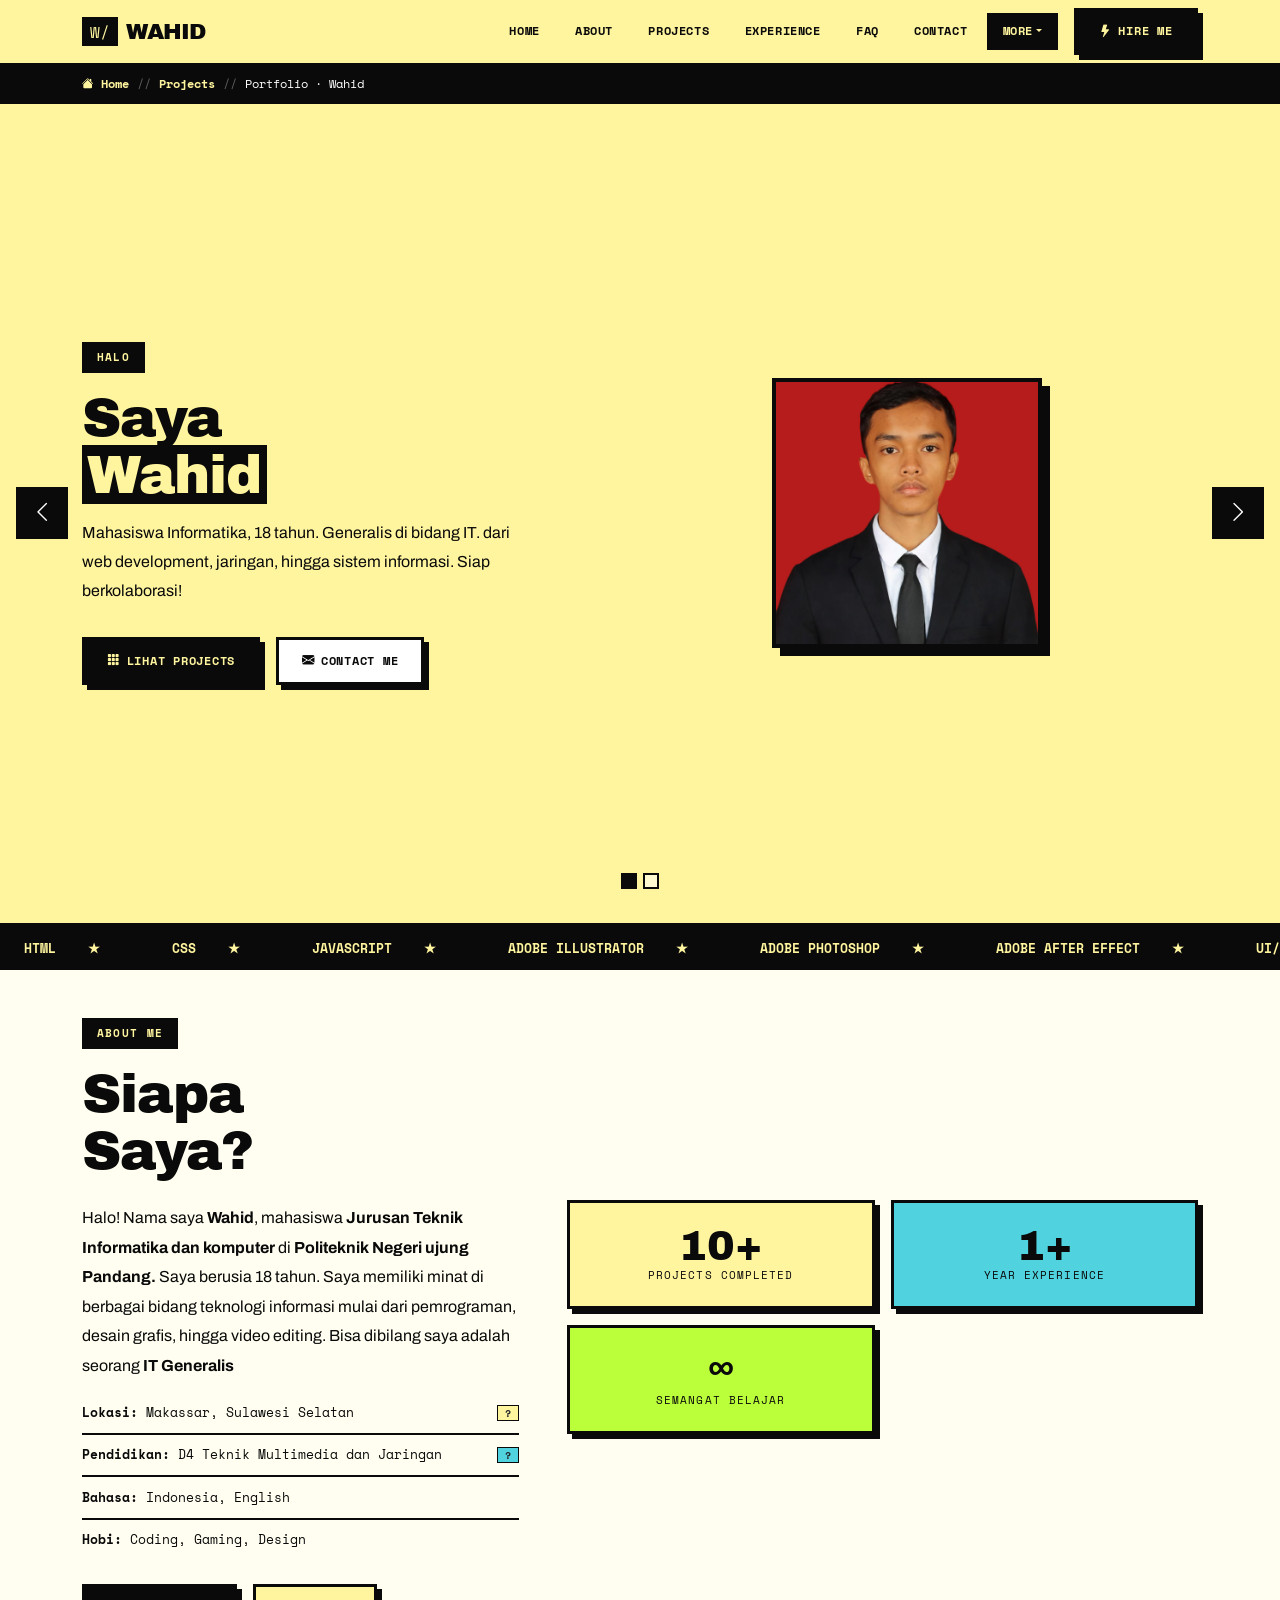
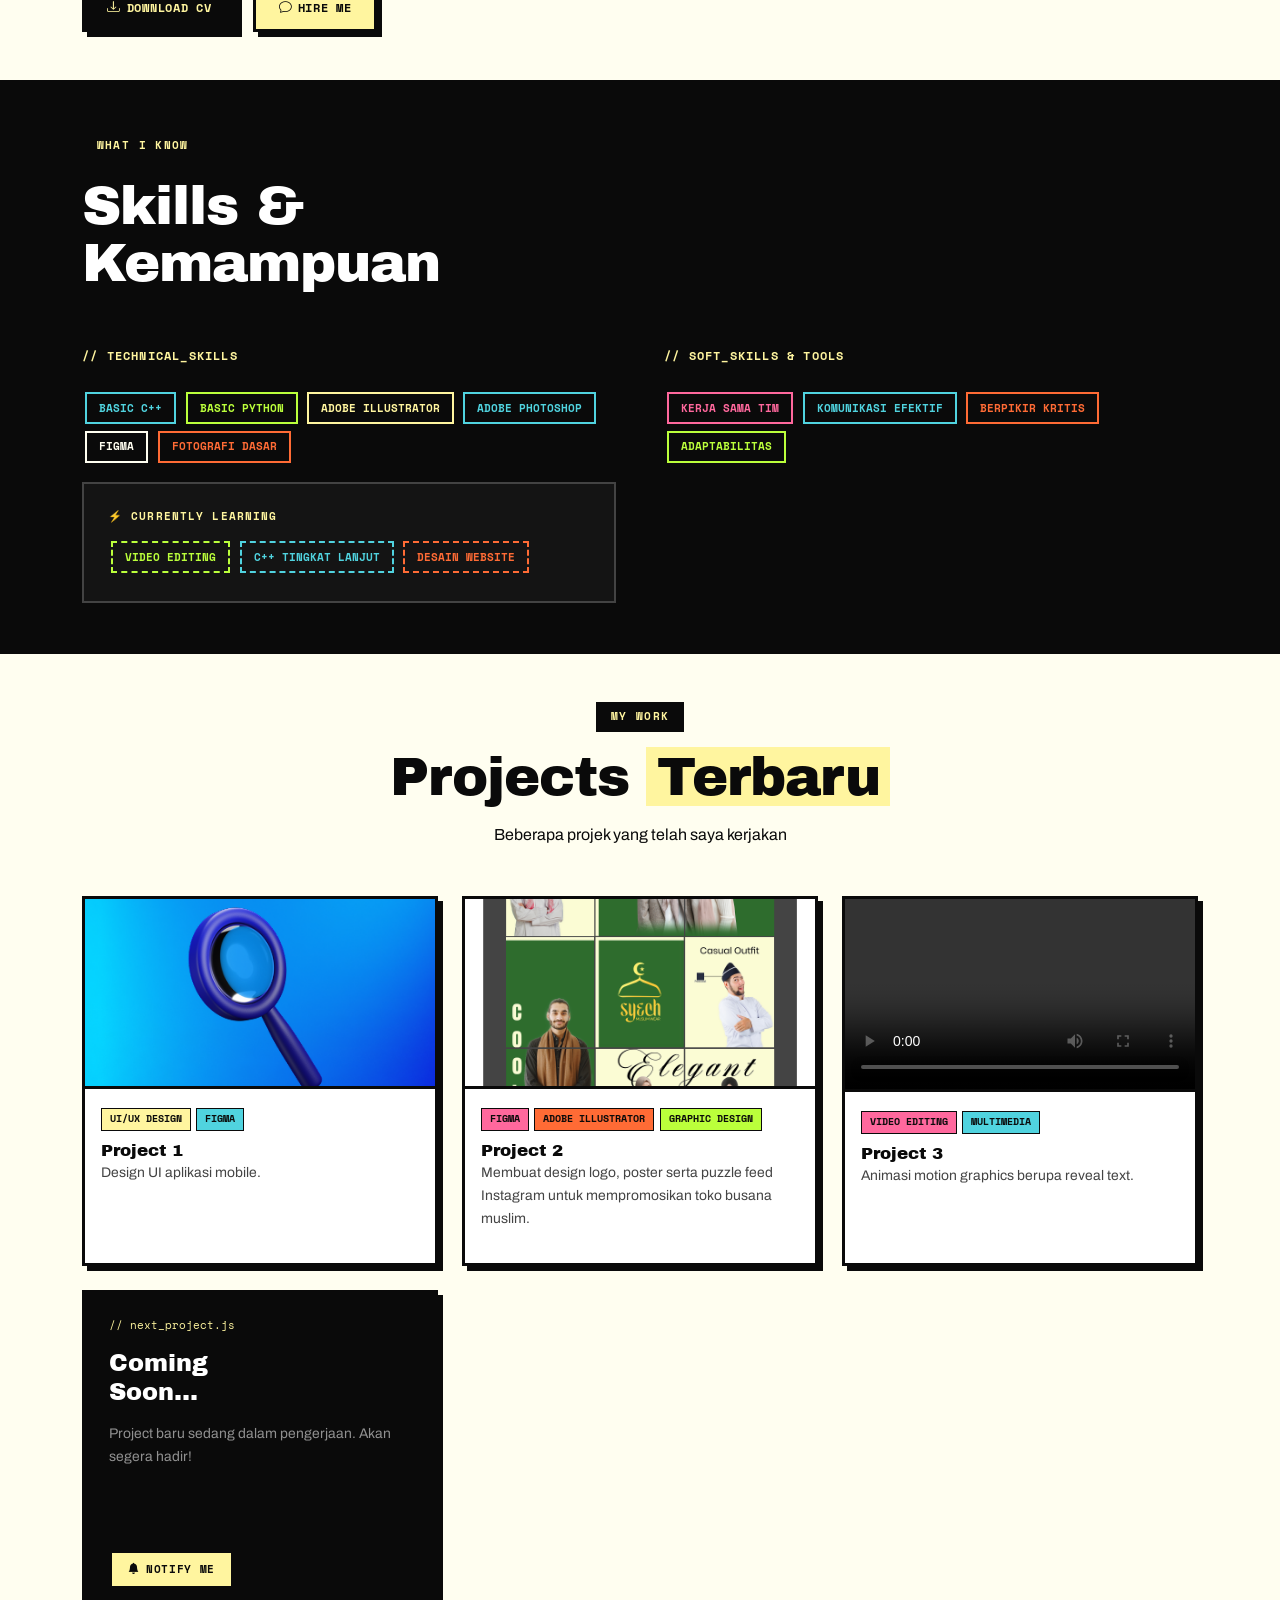
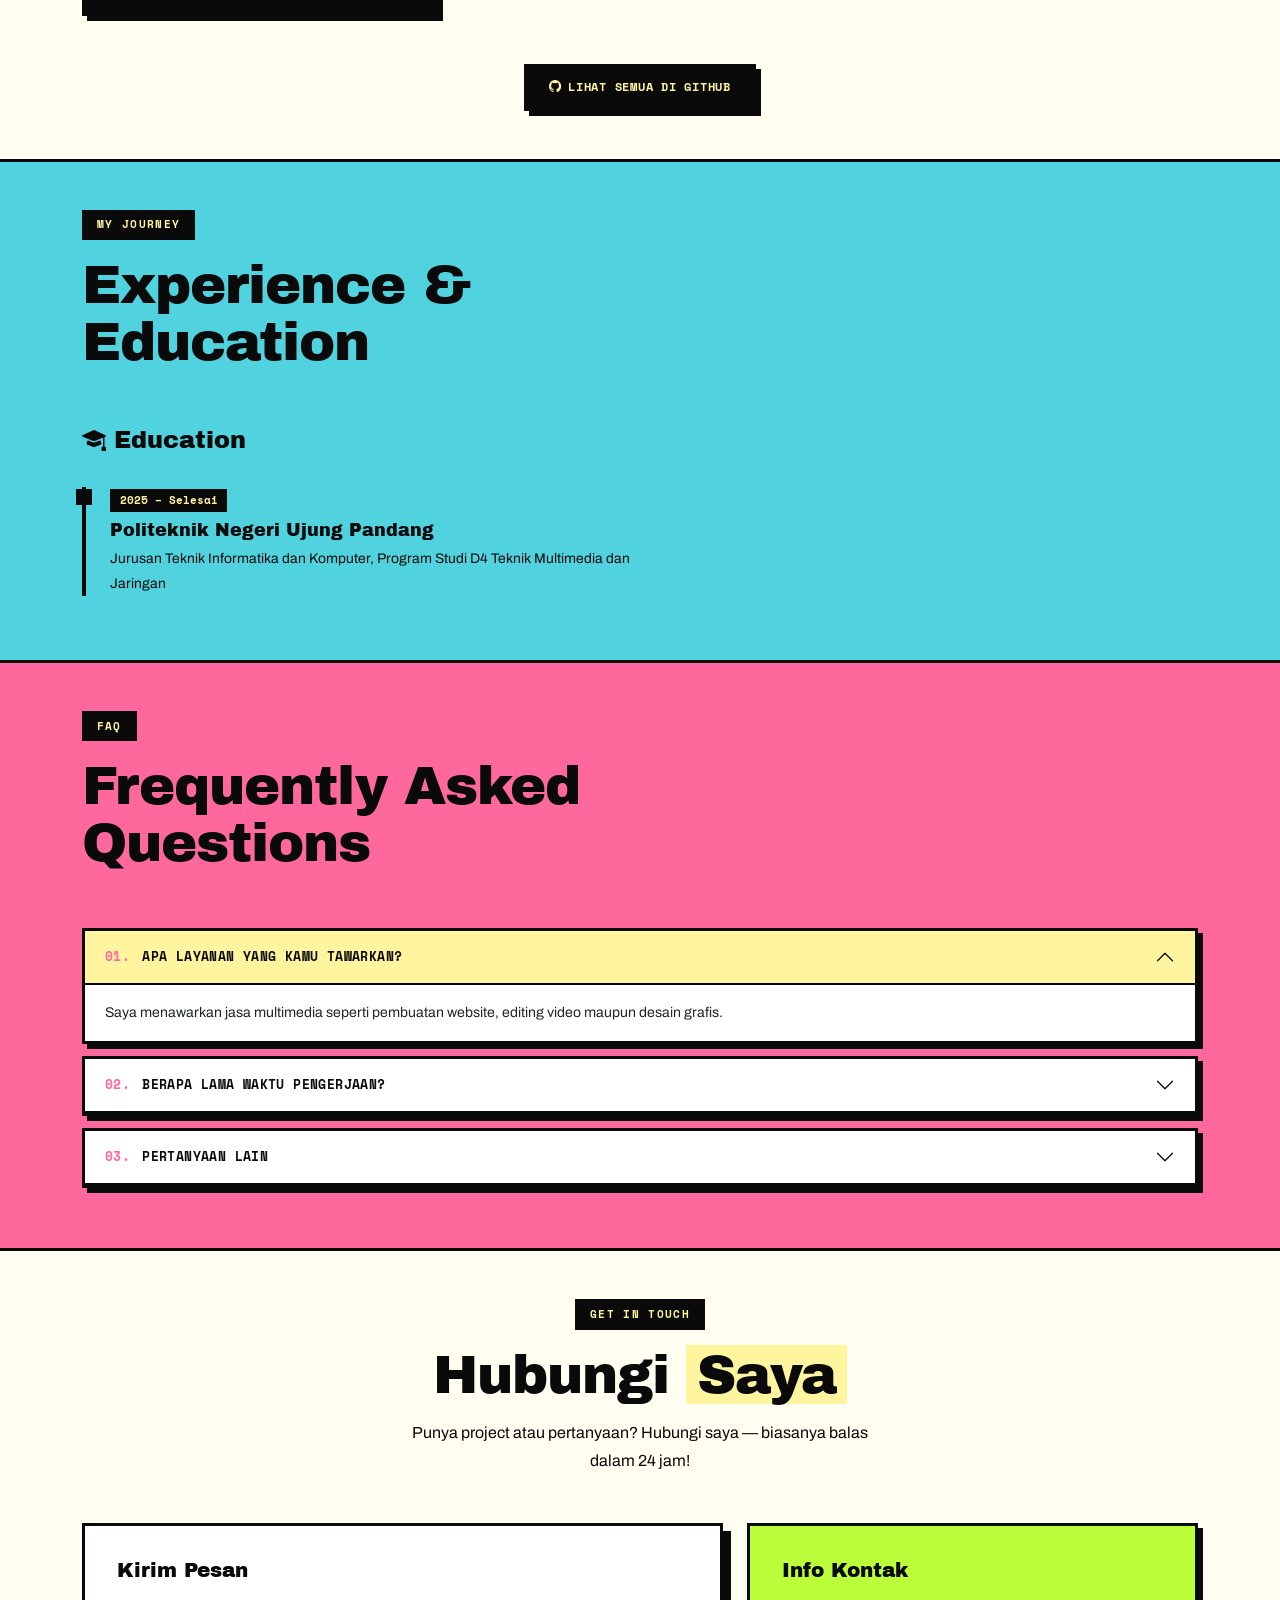
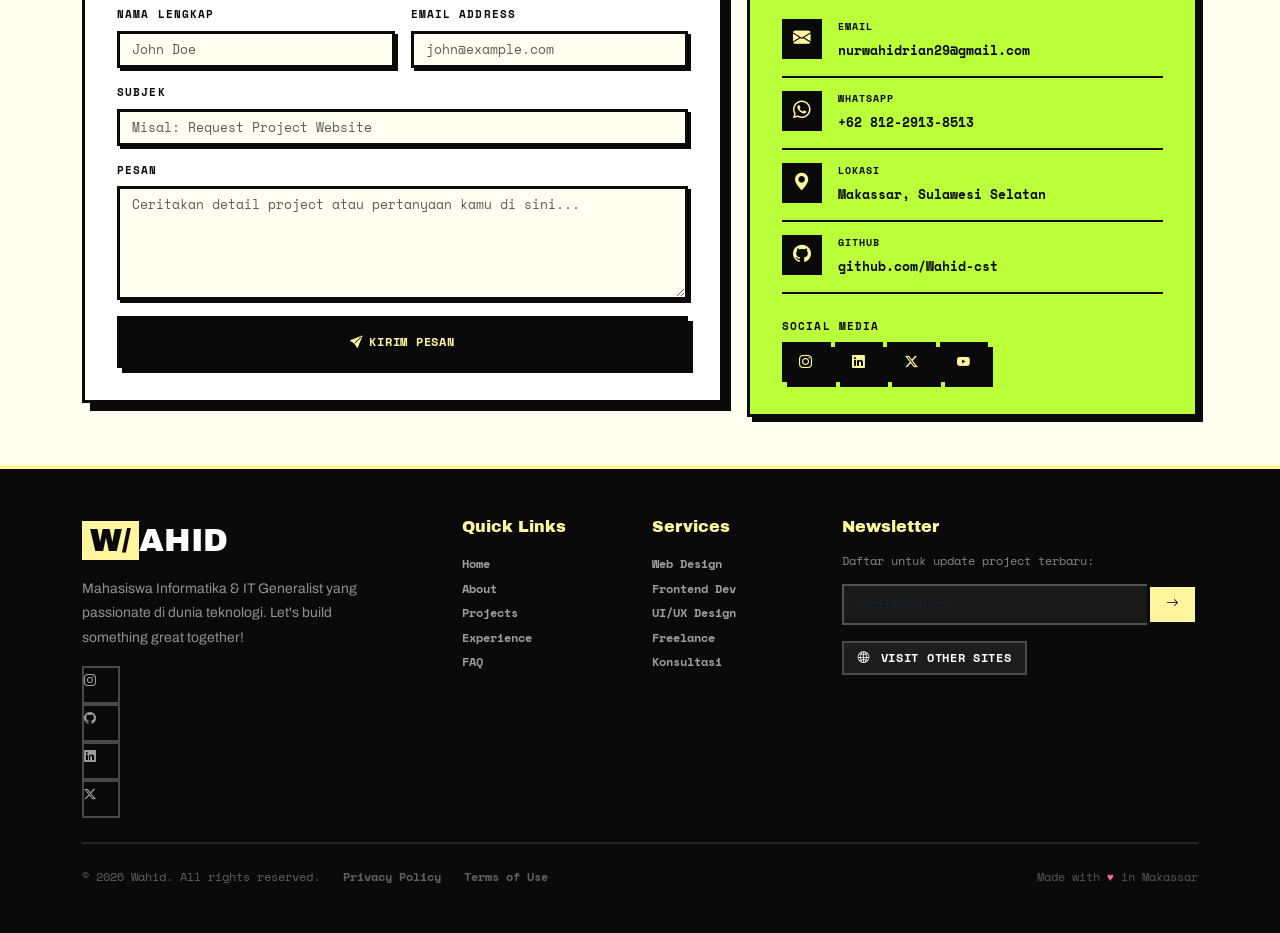
==== index.html @ a2332707 "first commit" ====
<!doctype html>
<html lang="id">
<head>
  <meta charset="utf-8" />
  <meta name="viewport" content="width=device-width, initial-scale=1" />
  <title>Tugas Akhir Desain Website</title>

  <link rel="preconnect" href="https://fonts.googleapis.com" />
  <link rel="preconnect" href="https://fonts.gstatic.com" crossorigin />
  <link href="https://fonts.googleapis.com/css2?family=Archivo+Black&family=Archivo:wght@400;500;600;700&family=Space+Mono:ital,wght@0,400;0,700;1,400&display=swap" rel="stylesheet" />

  <link href="https://cdn.jsdelivr.net/npm/bootstrap@5.3.8/dist/css/bootstrap.min.css" rel="stylesheet" />

  <link rel="stylesheet" href="https://cdn.jsdelivr.net/npm/bootstrap-icons@1.11.3/font/bootstrap-icons.min.css" />

  <link rel="stylesheet" href="style.css" />
</head>

<body>
<nav class="navbar navbar-expand-lg sticky-top" id="mainNav">
  <div class="container">

    <a class="navbar-brand d-flex align-items-center gap-2" href="#home">
      <span class="brand-tag">W/</span>
      <span class="navbar-brand-text">WAHID</span>
    </a>

    <button class="navbar-toggler" type="button" data-bs-toggle="collapse"
      data-bs-target="#navbarMenu" aria-controls="navbarMenu" aria-expanded="false"
      aria-label="Toggle navigation">
      <span class="navbar-toggler-icon"></span>
    </button>

    <div class="collapse navbar-collapse" id="navbarMenu">
      <ul class="navbar-nav ms-auto mb-2 mb-lg-0 align-items-lg-center gap-1">
        <li class="nav-item"><a class="nav-link" href="#home">Home</a></li>
        <li class="nav-item"><a class="nav-link" href="#about">About</a></li>
        <li class="nav-item"><a class="nav-link" href="#projects">Projects</a></li>
        <li class="nav-item"><a class="nav-link" href="#experience">Experience</a></li>
        <li class="nav-item"><a class="nav-link" href="#faq">FAQ</a></li>
        <li class="nav-item"><a class="nav-link" href="#contact">Contact</a></li>

        <li class="nav-item dropdown">
          <a class="nav-link dropdown-toggle" href="#" id="moreDD" role="button"
            data-bs-toggle="dropdown" aria-expanded="false">More</a>
          <ul class="dropdown-menu" aria-labelledby="moreDD">
            <li><a class="dropdown-item" href="#"><i class="bi bi-file-earmark-person me-2"></i>Resume</a></li>
            <li><a class="dropdown-item" href="#"><i class="bi bi-pen me-2"></i>Blog</a></li>
            <li><hr class="dropdown-divider"></li>
            <li><a class="dropdown-item" href="#"><i class="bi bi-github me-2"></i>GitHub</a></li>
          </ul>
        </li>
      </ul>

      <div class="ms-lg-3 mt-2 mt-lg-0">
        <a href="#contact" class="btn-nb btn-nb-black">
          <i class="bi bi-lightning-fill"></i>Hire Me
        </a>
      </div>
    </div>
  </div>
</nav>

<div class="breadcrumb-strip">
  <div class="container">
    <nav aria-label="breadcrumb">
      <ol class="breadcrumb mb-0">
        <li class="breadcrumb-item"><a href="#home"><i class="bi bi-house-fill"></i> Home</a></li>
        <li class="breadcrumb-item"><a href="#projects">Projects</a></li>
        <li class="breadcrumb-item active" aria-current="page">Portfolio · Wahid</li>
      </ol>
    </nav>
  </div>
</div>

<section id="home" class="p-0" style="border-bottom:var(--nb-border);">
  <div id="heroCarousel" class="carousel slide carousel-fade" data-bs-ride="carousel" data-bs-interval="5500">

    <div class="carousel-indicators" style="bottom:18px;">
      <button type="button" data-bs-target="#heroCarousel" data-bs-slide-to="0" class="active" aria-label="Slide 1"></button>
      <button type="button" data-bs-target="#heroCarousel" data-bs-slide-to="1" aria-label="Slide 2"></button>
    </div>

    <div class="carousel-inner">

      <!-- Slide 1 -->
      <div class="carousel-item active slide-yellow">
        <div class="container hero-slide">
          <div class="row align-items-center g-4 w-100">
            <div class="col-lg-6">
              <span class="section-badge mb-3 d-block" style="width:fit-content;"> Halo</span>
              <h1 class="section-title mb-3">
                Saya<br>
                <span style="background:var(--nb-black);color:var(--nb-yellow);padding:0 .10em;">Wahid</span><br>
              </h1>
              <p style="font-family:var(--font-body);font-size:1rem;max-width:460px;line-height:1.8;margin-bottom:2rem;">
                Mahasiswa Informatika, 18 tahun. Generalis di bidang IT. dari web development, jaringan, hingga sistem informasi. Siap berkolaborasi!
              </p>
              <div class="d-flex flex-wrap gap-3">
                <a href="#projects" class="btn-nb btn-nb-black"><i class="bi bi-grid-3x3-gap-fill"></i>Lihat Projects</a>
                <a href="#contact"  class="btn-nb btn-nb-white"><i class="bi bi-envelope-fill"></i>Contact Me</a>
              </div>
            </div>
            <div class="col-lg-6 text-center">
              <div class="anim-float d-inline-block">
                <img src="FOTO_FORMAL.jpg" alt="Wahid" class="profile-img-nb" />
              </div>
            </div>
          </div>
        </div>
      </div>

      <!-- Slide 2 -->
      <div class="carousel-item slide-lime">
        <div class="container hero-slide">
          <div class="row align-items-center g-4 w-100">
            <div class="col-lg-6">
              <span class="section-badge mb-3 d-block" style="width:fit-content;">Available for Work</span>
              <h1 class="section-title mb-4">
                Let's Build<br>Something
                <span style="background:var(--nb-black);color:var(--nb-yellow);padding:0 .15em;">Great!</span>
              </h1>
              <p style="font-family:var(--font-body);font-size:1rem;max-width:420px;line-height:1.8;margin-bottom:1.5rem;">
                Terbuka untuk project freelance, magang, dan kolaborasi kreatif. Hubungi saya sekarang!
              </p>
              <div class="d-flex gap-3 flex-wrap">
                <a href="#contact" class="btn-nb btn-nb-black"><i class="bi bi-chat-fill"></i>Mulai Chat</a>
                <a href="#"        class="btn-nb btn-nb-white"><i class="bi bi-download"></i>Download CV</a>
              </div>
            </div>
            <div class="col-lg-6">
              <div class="row g-3">
                <div class="col-6"><div class="stat-box" style="background:#fff;"><div class="num">10+</div><div class="lbl">Projects Done</div></div></div>
                <div class="col-6"><div class="stat-box" style="background:var(--nb-yellow);"><div class="num">1+</div><div class="lbl">Years Coding</div></div></div>
                <div class="col-6"><div class="stat-box" style="background:var(--nb-cyan);"><div class="num">18</div><div class="lbl">Tahun</div></div></div>
              </div>
            </div>
          </div>
        </div>
      </div>
    </div>

    <button class="carousel-control-nb prev" type="button" data-bs-target="#heroCarousel" data-bs-slide="prev">
      <i class="bi bi-chevron-left"></i>
    </button>
    <button class="carousel-control-nb next" type="button" data-bs-target="#heroCarousel" data-bs-slide="next">
      <i class="bi bi-chevron-right"></i>
    </button>
  </div>
</section>

<div class="marquee-bar">
  <div class="marquee-track">
    <span>HTML <span class="marquee-dot">★</span></span>
    <span>CSS <span class="marquee-dot">★</span></span>
    <span>JavaScript <span class="marquee-dot">★</span></span>
    <span>Adobe Illustrator <span class="marquee-dot">★</span></span>
    <span>Adobe Photoshop <span class="marquee-dot">★</span></span>
    <span>Adobe After Effect <span class="marquee-dot">★</span></span>
    <span>UI/UX Design <span class="marquee-dot">★</span></span>
    <span>Figma <span class="marquee-dot">★</span></span>
    <span>Git &amp; GitHub <span class="marquee-dot">★</span></span>
    <!-- duplicate for seamless loop -->
    <span>HTML <span class="marquee-dot">★</span></span>
    <span>CSS <span class="marquee-dot">★</span></span>
    <span>JavaScript <span class="marquee-dot">★</span></span>
    <span>Adobe Illustrator <span class="marquee-dot">★</span></span>
    <span>Adobe Photoshop <span class="marquee-dot">★</span></span>
    <span>Adobe After Effect <span class="marquee-dot">★</span></span>
    <span>UI/UX Design <span class="marquee-dot">★</span></span>
    <span>Figma <span class="marquee-dot">★</span></span>
    <span>Git &amp; GitHub <span class="marquee-dot">★</span></span>
  </div>
</div>

<section id="about" class="about-section py-5">
  <div class="container">
    <div class="row g-5 align-items-center">

      <div class="col-lg-5 fade-up">
        <span class="section-badge">About Me</span>
        <h2 class="section-title mt-3 mb-4">Siapa<br>Saya?</h2>
        <p style="font-family:var(--font-body);line-height:1.85;margin-bottom:.75rem;">
          Halo! Nama saya <strong>Wahid</strong>, mahasiswa <strong>Jurusan Teknik Informatika dan komputer</strong> di <strong>Politeknik Negeri ujung Pandang.</strong> Saya berusia 18 tahun. Saya memiliki minat di berbagai bidang teknologi informasi mulai dari pemrograman, desain grafis, hingga video editing. Bisa dibilang saya adalah seorang <strong>IT Generalis</strong>

        <ul class="list-unstyled info-list">
          <li>
            <strong>Lokasi:</strong> Makassar, Sulawesi Selatan
            <button class="btn popover-btn ms-auto" style="background:var(--nb-yellow);"
              data-bs-toggle="popover" data-bs-placement="top"
              data-bs-title="Lokasi"
              data-bs-content="Berdomisili di Makassar, Sulawesi Selatan. Siap kerja remote maupun on-site di seluruh Indonesia!">?</button>
          </li>
          <li>
            <strong>Pendidikan:</strong> D4 Teknik Multimedia dan Jaringan
            <button class="btn popover-btn ms-auto" style="background:var(--nb-cyan);"
              data-bs-toggle="popover" data-bs-placement="top"
              data-bs-title="Pendidikan"
              data-bs-content="Sedang menempuh D4 Teknik Multimedia dan Jaringan. Aktif dalam kegiatan akademik dan organisasi kampus.">?</button>
          </li>
          <li><strong>Bahasa:</strong> Indonesia, English</li>
          <li><strong>Hobi:</strong> Coding, Gaming, Design</li>
        </ul>

        <div class="d-flex flex-wrap gap-3 mt-4">
          <a href="#" class="btn-nb btn-nb-black"><i class="bi bi-download"></i>Download CV</a>
          <a href="#contact" class="btn-nb btn-nb-yellow"><i class="bi bi-chat"></i>Hire Me</a>
        </div>
      </div>

      <div class="col-lg-7 fade-up">
        <div class="row g-3 mb-3">
          <div class="col-6"><div class="stat-box" style="background:var(--nb-yellow);"><div class="num">10+</div><div class="lbl">Projects Completed</div></div></div>
          <div class="col-6"><div class="stat-box" style="background:var(--nb-cyan);">  <div class="num">1+</div> <div class="lbl">year Experience</div></div></div>
          <div class="col-6"><div class="stat-box" style="background:var(--nb-lime);">  <div class="num">∞</div>  <div class="lbl">Semangat Belajar</div></div></div>
        </div>
      </div>
    </div>
  </div>
</section>

<section id="skills" class="skills-section py-5">
  <div class="container">
    <div class="row mb-5">
      <div class="col-12">
        <span class="section-badge">What I Know</span>
        <h2 class="section-title mt-3" style="color:#fff;">Skills &amp;<br>Kemampuan</h2>
      </div>
    </div>

    <div class="row g-5">
      <div class="col-lg-6">
        <p style="font-family:var(--font-mono);color:var(--nb-yellow);font-size:.75rem;font-weight:700;text-transform:uppercase;letter-spacing:.1em;margin-bottom:1.5rem;">// technical_skills</p>

        <div class="mb-3">
          <span class="skill-tag" style="color:var(--nb-cyan);">Basic C++</span>
          <span class="skill-tag" style="color:var(--nb-lime);">Basic Python</span>
          <span class="skill-tag" style="color:var(--nb-yellow);">Adobe Illustrator</span>
          <span class="skill-tag" style="color:var(--nb-cyan);">Adobe Photoshop</span>
          <span class="skill-tag" style="color:var(--nb-white);">Figma</span>
          <span class="skill-tag" style="color:var(--nb-orange);">Fotografi dasar</span>
        </div>

        <div style="border:2px solid rgba(255,255,255,.2);padding:1.5rem;background:rgba(255,255,255,.04);">
          <p style="font-family:var(--font-mono);color:var(--nb-yellow);font-size:.7rem;font-weight:700;text-transform:uppercase;letter-spacing:.1em;margin-bottom:.85rem;">⚡ Currently Learning</p>
          <div>
            <span class="skill-tag" style="color:var(--nb-lime);border-style:dashed;">Video Editing</span>
            <span class="skill-tag" style="color:var(--nb-cyan);border-style:dashed;">C++ Tingkat lanjut</span>
            <span class="skill-tag" style="color:var(--nb-orange);border-style:dashed;">Desain website</span>
          </div>
        </div>
      </div>

      <div class="col-lg-6">
        <p style="font-family:var(--font-mono);color:var(--nb-yellow);font-size:.75rem;font-weight:700;text-transform:uppercase;letter-spacing:.1em;margin-bottom:1.5rem;">// soft_skills &amp; tools</p>

        <div class="mb-3">
          <span class="skill-tag" style="color:var(--nb-pink);">Kerja sama tim</span>
          <span class="skill-tag" style="color:var(--nb-cyan);">Komunikasi efektif</span>
          <span class="skill-tag" style="color:var(--nb-orange);">Berpikir Kritis</span>
          <span class="skill-tag" style="color:var(--nb-lime);">Adaptabilitas</span>
        </div>
      </div>
    </div>
  </div>
</section>

<section id="projects" class="projects-section py-5">
  <div class="container">
    <div class="text-center mb-5 fade-up">
      <span class="section-badge">My Work</span>
      <h2 class="section-title mt-3">Projects <span class="highlight">Terbaru</span></h2>
      <p style="font-family:var(--font-body);max-width:480px;margin:1rem auto 0;line-height:1.7;">
        Beberapa projek yang telah saya kerjakan
      </p>
    </div>

    <div class="row g-4">
      <!-- Project 1 -->
      <div class="col-md-6 col-lg-4 fade-up">
        <div class="project-card">
          <img src="Get Started.png" class="card-img-top" alt="Project 1" />
          <div class="card-body p-3">
            <div class="mb-2">
              <span class="proj-tag">UI/UX Design</span>
              <span class="proj-tag" style="background:var(--nb-cyan);">Figma</span>
            </div>
            <h5 class="card-title">Project 1</h5>
            <p style="font-family:var(--font-body);font-size:.87rem;line-height:1.65;color:#444;">
              Design UI aplikasi mobile.
            </p>
          </div>
        </div>
      </div>

      <!-- Project 2 -->
      <div class="col-md-6 col-lg-4 fade-up" style="animation-delay:.1s;">
        <div class="project-card">
          <img src="Feeds.png" class="card-img-top" alt="Project 2" />
          <div class="card-body p-3">
            <div class="mb-2">
              <span class="proj-tag" style="background:var(--nb-pink);">Figma</span>
              <span class="proj-tag" style="background:var(--nb-orange);">Adobe Illustrator</span>
              <span class="proj-tag" style="background:var(--nb-lime);">Graphic Design</span>
            </div>
            <h5 class="card-title">Project 2</h5>
            <p style="font-family:var(--font-body);font-size:.87rem;line-height:1.65;color:#444;">
              Membuat design logo, poster serta puzzle feed Instagram untuk mempromosikan toko busana muslim.
            </p>
          </div>
        </div>
      </div>

      <!-- Project 3 – Video -->
      <div class="col-md-6 col-lg-4 fade-up" style="animation-delay:.2s;">
        <div class="project-card">
          <div style="border-bottom:var(--nb-border);background:#000;position:relative;">
            <video
              src="NurWahidIrianto_47225066_MotionGrafis1.mp4"
              controls
              style="width:100%;height:190px;object-fit:cover;display:block;"
            >
            </video>
          </div>
          <div class="card-body p-3">
            <div class="mb-2">
              <span class="proj-tag" style="background:var(--nb-pink);">Video Editing</span>
              <span class="proj-tag" style="background:var(--nb-cyan);">Multimedia</span>
            </div>
            <h5 class="card-title">Project 3</h5>
            <p style="font-family:var(--font-body);font-size:.87rem;line-height:1.65;color:#444;">
              Animasi motion graphics berupa reveal text.
            </p>
          </div>
        </div>
      </div>

      <!-- Project 4 – Coming Soon -->
      <div class="col-md-6 col-lg-4 fade-up" style="animation-delay:.2s;">
        <div class="project-card" style="background:var(--nb-black);">
          <div class="card-body p-4 d-flex flex-column" style="min-height:320px;">
            <p style="font-family:var(--font-mono);color:var(--nb-yellow);font-size:.7rem;margin-bottom:1rem;">// next_project.js</p>
            <h5 style="color:#fff;font-family:var(--font-display);font-size:1.5rem;line-height:1.2;margin-bottom:1rem;">
              Coming<br>Soon...
            </h5>
            <p style="font-family:var(--font-body);color:rgba(255,255,255,.55);font-size:.87rem;line-height:1.65;flex:1;">
              Project baru sedang dalam pengerjaan. Akan segera hadir!
            </p>
            <a href="#contact" class="btn-nb btn-nb-yellow" style="font-size:.7rem;padding:.5rem 1rem;align-self:flex-start;">
              <i class="bi bi-bell-fill"></i>Notify Me
            </a>
          </div>
        </div>
      </div>
    </div>

    <div class="text-center mt-5">
      <a href="#" class="btn-nb btn-nb-black"><i class="bi bi-github"></i>Lihat Semua di GitHub</a>
    </div>
  </div>
</section>

<section id="experience" class="experience-section py-5">
  <div class="container">
    <div class="row mb-5">
      <div class="col-12">
        <span class="section-badge">My Journey</span>
        <h2 class="section-title mt-3">Experience &amp;<br>Education</h2>
      </div>
    </div>

    <div class="col-lg-6">
      <h4 style="font-family:var(--font-display);margin-bottom:2rem;">
        <i class="bi bi-mortarboard-fill me-2"></i>Education
      </h4>
      <div class="timeline-item">
        <div class="timeline-date">2025 – Selesai</div>
        <h5 class="timeline-title">Politeknik Negeri Ujung Pandang</h5>
        <p style="font-family:var(--font-body);font-size:.87rem;line-height:1.75;">
          Jurusan Teknik Informatika dan Komputer, Program Studi D4 Teknik Multimedia dan Jaringan
        </p>
      </div>
    </div>
  </div>
</section>

<section id="faq" class="faq-section py-5">
  <div class="container">
    <div class="row mb-5 g-4 align-items-end">
      <div class="col-lg-6">
        <span class="section-badge">FAQ</span>
        <h2 class="section-title mt-3">Frequently Asked<br>Questions</h2>
      </div>
    </div>

    <div class="accordion accordion-nb" id="faqAcc">

      <div class="accordion-item">
        <h2 class="accordion-header">
          <button class="accordion-button" type="button" data-bs-toggle="collapse" data-bs-target="#faq1" aria-expanded="true">
            <span class="faq-num">01.</span>Apa layanan yang kamu tawarkan?
          </button>
        </h2>
        <div id="faq1" class="accordion-collapse collapse show" data-bs-parent="#faqAcc">
          <div class="accordion-body">
            Saya menawarkan jasa multimedia seperti pembuatan website, editing video maupun desain grafis.
          </div>
        </div>
      </div>

      <div class="accordion-item">
        <h2 class="accordion-header">
          <button class="accordion-button collapsed" type="button" data-bs-toggle="collapse" data-bs-target="#faq2" aria-expanded="false">
            <span class="faq-num">02.</span>Berapa lama waktu pengerjaan?
          </button>
        </h2>
        <div id="faq2" class="accordion-collapse collapse" data-bs-parent="#faqAcc">
          <div class="accordion-body">
            Tergantung kompleksitas project. Timeline pasti selalu didiskusikan di awal project.
          </div>
        </div>
      </div>

      <div class="accordion-item">
        <h2 class="accordion-header">
          <button class="accordion-button collapsed" type="button" data-bs-toggle="collapse" data-bs-target="#faq3" aria-expanded="false">
            <span class="faq-num">03.</span>Pertanyaan lain
          </button>
        </h2>
        <div id="faq3" class="accordion-collapse collapse" data-bs-parent="#faqAcc">
          <div class="accordion-body">
            Jika ada pertanyaan lain bisa langsung menghubungi kontak yang tertera
          </div>
        </div>
      </div>

    </div>
  </div>
</section>

<section id="contact" class="contact-section py-5">
  <div class="container">
    <div class="text-center mb-5 fade-up">
      <span class="section-badge">Get In Touch</span>
      <h2 class="section-title mt-3">Hubungi <span class="highlight">Saya</span></h2>
      <p style="font-family:var(--font-body);max-width:460px;margin:1rem auto 0;line-height:1.75;">
        Punya project atau pertanyaan? Hubungi saya — biasanya balas dalam 24 jam!
      </p>
    </div>

    <div class="row g-4">
      <!-- Form -->
      <div class="col-lg-7 fade-up">
        <div style="border:var(--nb-border);box-shadow:var(--nb-shadow-lg);padding:2rem;background:#fff;">
          <h5 style="font-family:var(--font-display);margin-bottom:1.5rem;">Kirim Pesan</h5>
          <div class="row g-3">
            <div class="col-sm-6">
              <label class="label-nb d-block mb-2">Nama Lengkap</label>
              <input type="text" class="form-control input-nb" placeholder="John Doe" />
            </div>
            <div class="col-sm-6">
              <label class="label-nb d-block mb-2">Email Address</label>
              <input type="email" class="form-control input-nb" placeholder="john@example.com" />
            </div>
            <div class="col-12">
              <label class="label-nb d-block mb-2">Subjek</label>
              <input type="text" class="form-control input-nb" placeholder="Misal: Request Project Website" />
            </div>
            <div class="col-12">
              <label class="label-nb d-block mb-2">Pesan</label>
              <textarea class="form-control input-nb" rows="5" placeholder="Ceritakan detail project atau pertanyaan kamu di sini..."></textarea>
            </div>
            <div class="col-12">
              <button type="button" id="sendBtn" class="btn-nb btn-nb-black w-100" style="justify-content:center;padding:.85rem;">
                <i class="bi bi-send-fill"></i>Kirim Pesan
              </button>
            </div>
          </div>
        </div>
      </div>

      <!-- Info -->
      <div class="col-lg-5 fade-up">
        <div class="contact-info-card">
          <h5 style="font-family:var(--font-display);margin-bottom:1.5rem;">Info Kontak</h5>

          <div class="contact-row">
            <div class="contact-icon"><i class="bi bi-envelope-fill"></i></div>
            <div>
              <div class="contact-lbl">Email</div>
              <a class="contact-val" href="mailto:nurwahidrian29@gmail.com">nurwahidrian29@gmail.com</a>
            </div>
          </div>
          <div class="contact-row">
            <div class="contact-icon"><i class="bi bi-whatsapp"></i></div>
            <div>
              <div class="contact-lbl">WhatsApp</div>
              <a class="contact-val" href="https://wa.me/6281229138513">+62 812-2913-8513</a>
            </div>
          </div>
          <div class="contact-row">
            <div class="contact-icon"><i class="bi bi-geo-alt-fill"></i></div>
            <div>
              <div class="contact-lbl">Lokasi</div>
              <span class="contact-val">Makassar, Sulawesi Selatan</span>
            </div>
          </div>
          <div class="contact-row">
            <div class="contact-icon"><i class="bi bi-github"></i></div>
            <div>
              <div class="contact-lbl">GitHub</div>
              <a class="contact-val" href="#">github.com/Wahid-cst</a>
            </div>
          </div>

          <div class="mt-4">
            <p class="label-nb mb-2">Social Media</p>
            <div class="d-flex flex-wrap gap-1">
              <a href="#" class="btn-nb btn-nb-black" style="font-size:.8rem;padding:.45rem .9rem;"><i class="bi bi-instagram"></i></a>
              <a href="#" class="btn-nb btn-nb-black" style="font-size:.8rem;padding:.45rem .9rem;"><i class="bi bi-linkedin"></i></a>
              <a href="#" class="btn-nb btn-nb-black" style="font-size:.8rem;padding:.45rem .9rem;"><i class="bi bi-twitter-x"></i></a>
              <a href="#" class="btn-nb btn-nb-black" style="font-size:.8rem;padding:.45rem .9rem;"><i class="bi bi-youtube"></i></a>
            </div>
          </div>
        </div>
      </div>
    </div>
  </div>
</section>

<footer class="footer-nb">
  <div class="container py-5">
    <div class="row g-4">

      <div class="col-lg-4 col-md-6">
        <div style="font-family:var(--font-display);font-size:2rem;color:#fff;margin-bottom:.75rem;">
          <span style="background:var(--nb-yellow);color:var(--nb-black);padding:.05em .25em;">W/</span>AHID
        </div>
        <p style="font-family:var(--font-body);color:rgba(255,255,255,.55);font-size:.87rem;line-height:1.75;max-width:280px;">
          Mahasiswa Informatika & IT Generalist yang passionate di dunia teknologi. Let's build something great together!
        </p>
        <div class="mt-3">
          <a href="#" class="social-btn"><i class="bi bi-instagram"></i></a>
          <a href="#" class="social-btn"><i class="bi bi-github"></i></a>
          <a href="#" class="social-btn"><i class="bi bi-linkedin"></i></a>
          <a href="#" class="social-btn"><i class="bi bi-twitter-x"></i></a>
        </div>
      </div>

      <div class="col-lg-2 col-md-3 col-6">
        <h6>Quick Links</h6>
        <ul class="list-unstyled">
          <li><a href="#home">Home</a></li>
          <li><a href="#about">About</a></li>
          <li><a href="#projects">Projects</a></li>
          <li><a href="#experience">Experience</a></li>
          <li><a href="#faq">FAQ</a></li>
        </ul>
      </div>

      <div class="col-lg-2 col-md-3 col-6">
        <h6>Services</h6>
        <ul class="list-unstyled">
          <li><a href="#">Web Design</a></li>
          <li><a href="#">Frontend Dev</a></li>
          <li><a href="#">UI/UX Design</a></li>
          <li><a href="#">Freelance</a></li>
          <li><a href="#">Konsultasi</a></li>
        </ul>
      </div>

      <div class="col-lg-4 col-md-6">
        <h6>Newsletter</h6>
        <p style="font-family:var(--font-mono);font-size:.75rem;color:rgba(255,255,255,.5);margin-bottom:.85rem;">Daftar untuk update project terbaru:</p>
        <div class="d-flex">
          <input type="email" class="form-control" style="border:2px solid rgba(255,255,255,.25);border-right:none;border-radius:0;background:rgba(255,255,255,.06);color:#fff;font-family:var(--font-mono);font-size:.78rem;" placeholder="email@kamu.com" />
          <button class="btn-nb btn-nb-yellow" style="border-radius:0;padding:.5rem 1rem;flex-shrink:0;">
            <i class="bi bi-arrow-right"></i>
          </button>
        </div>

        <div class="mt-3">
          <div class="dropdown dropup">
            <button type="button" class="btn-nb" style="background:rgba(255,255,255,.08);border:2px solid rgba(255,255,255,.2);color:#fff;font-size:.72rem;padding:.4rem .85rem;"
              data-bs-toggle="dropdown" aria-expanded="false">
              <i class="bi bi-globe2 me-1"></i>Visit Other Sites
            </button>
            <ul class="dropdown-menu" style="background:var(--nb-black)!important;">
              <li><a class="dropdown-item" style="color:rgba(255,255,255,.7);" href="#">my-blog.com</a></li>
              <li><a class="dropdown-item" style="color:rgba(255,255,255,.7);" href="#">github.com/wahid-cst</a></li>
              <li><hr class="dropdown-divider" style="border-color:rgba(255,255,255,.15)!important;"></li>
              <li><a class="dropdown-item" style="color:rgba(255,255,255,.7);" href="#">dribbble.com/wahid</a></li>
            </ul>
          </div>
        </div>
      </div>
    </div>

    <div class="footer-bottom pt-4 mt-4">
      <div class="row align-items-center">
        <div class="col-md-8">
          <ul class="list-inline mb-0">
            <li class="list-inline-item" style="color:rgba(255,255,255,.35);">&copy; 2026 Wahid. All rights reserved.</li>
            <li class="list-inline-item ms-2"><a href="#" style="display:inline;color:rgba(255,255,255,.35);font-size:.72rem;padding:0;font-family:var(--font-mono);">Privacy Policy</a></li>
            <li class="list-inline-item ms-2"><a href="#" style="display:inline;color:rgba(255,255,255,.35);font-size:.72rem;padding:0;font-family:var(--font-mono);">Terms of Use</a></li>
          </ul>
        </div>
        <div class="col-md-4 text-md-end mt-2 mt-md-0">
          <span style="color:rgba(255,255,255,.3);font-family:var(--font-mono);font-size:.72rem;">
            Made with <span style="color:var(--nb-pink);">♥</span> in Makassar
          </span>
        </div>
      </div>
    </div>
  </div>
</footer>

<!-- Scroll to Top Button -->
<a id="scrollTopBtn" href="#home"><i class="bi bi-arrow-up"></i></a>

<!-- Toast Notification -->
<div class="position-fixed bottom-0 start-50 translate-middle-x p-3" style="z-index:11000;">
  <div id="msgToast" class="toast align-items-center" role="alert"
    style="border:var(--nb-border);border-radius:0;box-shadow:var(--nb-shadow);background:var(--nb-lime);font-family:var(--font-mono);font-size:.8rem;font-weight:700;">
    <div class="d-flex">
      <div class="toast-body">✅ Pesan berhasil dikirim! Terima kasih 🎉</div>
      <button type="button" class="btn-close me-2 m-auto" data-bs-dismiss="toast" aria-label="Close"></button>
    </div>
  </div>
</div>

<!-- Bootstrap JS -->
<script src="https://cdn.jsdelivr.net/npm/bootstrap@5.3.8/dist/js/bootstrap.bundle.min.js"></script>

<!-- Custom Script -->
<script src="script.js"></script>

</body>
</html>
---- style.css ----
:root {
  --nb-black:     #0a0a0a;
  --nb-white:     #FFFEF0;
  --nb-yellow:    #FFF59F;
  --nb-pink:      #ff689d;
  --nb-cyan:      #50d3df;
  --nb-lime:      #BBFF3B;
  --nb-orange:    #FF6B35;
  --nb-border:    3px solid #0a0a0a;
  --nb-shadow:    5px 5px 0 #0a0a0a;
  --nb-shadow-lg: 8px 8px 0 #0a0a0a;
  --font-display: 'Archivo Black', sans-serif;
  --font-body:    'Archivo', sans-serif;
  --font-mono:    'Space Mono', monospace;
}

*, *::before, *::after { box-sizing: border-box; }

html { scroll-behavior: smooth; }

body {
  font-family: var(--font-body);
  background-color: var(--nb-white);
  color: var(--nb-black);
  overflow-x: hidden;
}

h1,h2,h3,h4,h5,h6 { font-family: var(--font-display); }

.border-brutal   { border: var(--nb-border) !important; border-radius: 0 !important; }
.shadow-brutal   { box-shadow: var(--nb-shadow); }
.shadow-brutal-lg { box-shadow: var(--nb-shadow-lg); }

.hover-brutal { transition: transform .15s, box-shadow .15s; }
.hover-brutal:hover {
  transform: translate(-3px, -3px);
  box-shadow: var(--nb-shadow-lg);
}

.section-badge {
  display: inline-block;
  font-family: var(--font-mono);
  font-size: .7rem;
  font-weight: 700;
  text-transform: uppercase;
  letter-spacing: .12em;
  background: var(--nb-black);
  color: var(--nb-yellow);
  padding: .3rem .8rem;
  border: 2px solid var(--nb-black);
}

.section-title {
  font-family: var(--font-display);
  font-size: clamp(2rem, 5vw, 3.4rem);
  line-height: 1.05;
  letter-spacing: -1px;
}

.highlight {
  background: var(--nb-yellow);
  padding: 0 .2em;
  display: inline;
}

.btn-nb {
  font-family: var(--font-mono);
  font-weight: 700;
  font-size: .78rem;
  text-transform: uppercase;
  letter-spacing: .06em;
  border: var(--nb-border);
  border-radius: 0;
  padding: .7rem 1.4rem;
  box-shadow: var(--nb-shadow);
  transition: transform .12s, box-shadow .12s;
  text-decoration: none;
  display: inline-flex;
  align-items: center;
  gap: .4rem;
}
.btn-nb:hover  { transform: translate(-3px,-3px); box-shadow: var(--nb-shadow-lg); }
.btn-nb:active { transform: translate(2px,2px);   box-shadow: 2px 2px 0 var(--nb-black); }

.btn-nb-black  { background: var(--nb-black);  color: var(--nb-yellow); }
.btn-nb-yellow { background: var(--nb-yellow); color: var(--nb-black);  }
.btn-nb-white  { background: #fff;             color: var(--nb-black);  }
.btn-nb-pink   { background: var(--nb-pink);   color: var(--nb-black);  }
.btn-nb-lime   { background: var(--nb-lime);   color: var(--nb-black);  }
.btn-nb-cyan   { background: var(--nb-cyan);   color: var(--nb-black);  }

#mainNav {
  background: var(--nb-yellow) !important;
  border-bottom: var(--nb-border);
  font-family: var(--font-mono);
  z-index: 1050;
}
.navbar-brand-text {
  font-family: var(--font-display);
  font-size: 1.4rem;
  color: var(--nb-black);
  letter-spacing: -1px;
}
.brand-tag {
  background: var(--nb-black);
  color: var(--nb-yellow);
  padding: .15rem .5rem;
  font-family: var(--font-mono);
  font-size: 1rem;
}
.nav-link {
  font-family: var(--font-mono);
  font-size: .78rem;
  font-weight: 700;
  text-transform: uppercase;
  letter-spacing: .05em;
  color: var(--nb-black) !important;
  padding: .45rem .85rem !important;
  border: 2px solid transparent;
  transition: background .12s, border-color .12s;
}
.nav-link:hover, .nav-link.active {
  background: var(--nb-black);
  color: var(--nb-yellow) !important;
  border-color: var(--nb-black);
}
.navbar-toggler {
  border: var(--nb-border);
  border-radius: 0;
}
.dropdown-menu {
  border: var(--nb-border) !important;
  border-radius: 0 !important;
  box-shadow: var(--nb-shadow) !important;
  background: var(--nb-white) !important;
}
.dropdown-item {
  font-family: var(--font-mono);
  font-size: .78rem;
  font-weight: 700;
  text-transform: uppercase;
  letter-spacing: .05em;
}
.dropdown-item:hover  { background: var(--nb-yellow) !important; }
.dropdown-divider     { border-color: var(--nb-black) !important; border-width: 2px !important; }

.breadcrumb-strip {
  background: var(--nb-black);
  border-bottom: var(--nb-border);
  padding: .55rem 0;
}
.breadcrumb-strip .breadcrumb { margin: 0; }
.breadcrumb-strip .breadcrumb-item {
  font-family: var(--font-mono);
  font-size: .72rem;
  color: rgba(255,255,255,.5);
}
.breadcrumb-strip .breadcrumb-item a {
  color: var(--nb-yellow);
  text-decoration: none;
  font-weight: 700;
}
.breadcrumb-strip .breadcrumb-item a:hover { text-decoration: underline; }
.breadcrumb-strip .breadcrumb-item.active  { color: #fff; }
.breadcrumb-strip .breadcrumb-item+.breadcrumb-item::before {
  content: "//";
  color: rgba(255,255,255,.35);
}

.hero-slide   { min-height: 91vh; display: flex; align-items: center; }
.slide-yellow { background: var(--nb-yellow); }
.slide-cyan   { background: var(--nb-cyan); }
.slide-lime   { background: var(--nb-lime); }

.profile-img-nb {
  width: 270px;
  height: 270px;
  object-fit: cover;
  border: 4px solid var(--nb-black);
  box-shadow: var(--nb-shadow-lg);
  border-radius: 0;
}

.carousel-control-nb {
  position: absolute;
  top: 50%;
  transform: translateY(-50%);
  width: 52px;
  height: 52px;
  background: var(--nb-black);
  border: var(--nb-border);
  border-radius: 0;
  display: flex;
  align-items: center;
  justify-content: center;
  opacity: 1;
  z-index: 20;
  transition: background .12s;
}
.carousel-control-nb:hover  { background: var(--nb-pink); }
.carousel-control-nb i      { color: #fff; font-size: 1.4rem; }
.carousel-control-nb.prev   { left: 16px; }
.carousel-control-nb.next   { right: 16px; }

.carousel-indicators button {
  width: 12px !important;
  height: 12px !important;
  border-radius: 0 !important;
  border: 2px solid var(--nb-black) !important;
  background-color: rgba(255,255,255,.5) !important;
  opacity: 1 !important;
}
.carousel-indicators button.active { background-color: var(--nb-black) !important; }

.marquee-bar {
  background: var(--nb-black);
  border-top: var(--nb-border);
  border-bottom: var(--nb-border);
  padding: .6rem 0;
  overflow: hidden;
}
.marquee-track {
  display: flex;
  white-space: nowrap;
  animation: marqueeRun 22s linear infinite;
}
.marquee-track span {
  font-family: var(--font-mono);
  font-size: .8rem;
  font-weight: 700;
  text-transform: uppercase;
  color: var(--nb-yellow);
  padding: 0 1.5rem;
}
.marquee-dot { color: var(--nb-yellow) !important; }

@keyframes marqueeRun {
  from { transform: translateX(0); }
  to   { transform: translateX(-50%); }
}

.about-section { background: var(--nb-white); border-bottom: var(--nb-border); }

.stat-box {
  border: var(--nb-border);
  box-shadow: var(--nb-shadow);
  padding: 1.4rem 1rem;
  text-align: center;
  transition: transform .12s, box-shadow .12s;
}
.stat-box:hover { transform: translate(-3px,-3px); box-shadow: var(--nb-shadow-lg); }
.stat-box .num  { font-family: var(--font-display); font-size: 2.6rem; line-height: 1; }
.stat-box .lbl  { font-family: var(--font-mono); font-size: .68rem; text-transform: uppercase; letter-spacing: .1em; }

.info-list li {
  font-family: var(--font-mono);
  font-size: .82rem;
  padding: .65rem 0;
  border-bottom: 2px solid var(--nb-black);
  display: flex;
  align-items: center;
  gap: .5rem;
}
.info-list li:last-child { border-bottom: none; }

.popover-btn {
  font-family: var(--font-mono);
  font-size: .65rem;
  font-weight: 700;
  border: 1.5px solid var(--nb-black);
  border-radius: 0;
  padding: .1rem .45rem;
  line-height: 1;
  transition: background .12s;
}

.skills-section { background: var(--nb-black); color: #fff; border-bottom: var(--nb-border); }

.skill-bar-wrap  { margin-bottom: 1.2rem; }
.skill-bar-label {
  font-family: var(--font-mono);
  font-size: .78rem;
  font-weight: 700;
  text-transform: uppercase;
  display: flex;
  justify-content: space-between;
  color: var(--nb-yellow);
  margin-bottom: .4rem;
}
.skill-bar-track {
  height: 18px;
  background: #222;
  border: 2px solid #444;
  border-radius: 0;
  overflow: hidden;
}
.skill-bar-fill {
  height: 100%;
  border-radius: 0;
  width: 0;
  transition: width 1.4s cubic-bezier(.25,.46,.45,.94);
}

.skill-tag {
  display: inline-block;
  font-family: var(--font-mono);
  font-size: .7rem;
  font-weight: 700;
  text-transform: uppercase;
  padding: .35rem .75rem;
  border: 2px solid currentColor;
  margin: .2rem;
  transition: transform .12s, box-shadow .12s;
}
.skill-tag:hover { transform: translate(-2px,-2px); box-shadow: 3px 3px 0 currentColor; }

.projects-section { background: var(--nb-white); border-bottom: var(--nb-border); }

.project-card {
  border: var(--nb-border);
  border-radius : 0;
  box-shadow: var(--nb-shadow);
  background: #fff;
  transition: transform .12s, box-shadow .12s;
  overflow: hidden;
  height: 100%;
}
.project-card:hover         { transform: translate(-4px,-4px); box-shadow: 9px 9px 0 var(--nb-black); }
.project-card .card-img-top { border-bottom: var(--nb-border); border-radius: 0; height: 190px; object-fit: cover; }
.project-card .card-title   { font-family: var(--font-display); font-size: 1.05rem; }

.proj-tag {
  display: inline-block;
  font-family: var(--font-mono);
  font-size: .62rem;
  font-weight: 700;
  text-transform: uppercase;
  padding: .18rem .5rem;
  border: 1.5px solid var(--nb-black);
  background: var(--nb-yellow);
  margin: .15rem .15rem .15rem 0;
}

.experience-section { background: var(--nb-cyan); border-bottom: var(--nb-border); }

.timeline-item {
  border-left: 4px solid var(--nb-black);
  padding-left: 1.5rem;
  padding-bottom: 2rem;
  position: relative;
}
.timeline-item::before {
  content: '';
  position: absolute;
  left: -10px;
  top: 2px;
  width: 16px;
  height: 16px;
  background: var(--nb-black);
}
.timeline-item:last-child { padding-bottom: 0; }

.timeline-date {
  font-family: var(--font-mono);
  font-size: .7rem;
  font-weight: 700;
  background: var(--nb-black);
  color: var(--nb-yellow);
  padding: .18rem .6rem;
  display: inline-block;
  margin-bottom: .5rem;
}
.timeline-title { font-family: var(--font-display); font-size: 1.1rem; margin-bottom: .4rem; }

.faq-section { background: var(--nb-pink); border-bottom: var(--nb-border); }

.accordion-nb .accordion-item {
  border: var(--nb-border) !important;
  border-radius: 0 !important;
  margin-bottom: .75rem;
  background: #fff;
  box-shadow: var(--nb-shadow);
}
.accordion-nb .accordion-button {
  font-family: var(--font-mono);
  font-weight: 700;
  font-size: .82rem;
  text-transform: uppercase;
  letter-spacing: .03em;
  background: #fff;
  color: var(--nb-black);
  border-radius: 0 !important;
  border-bottom: 2px solid var(--nb-black);
  box-shadow: none !important;
}
.accordion-nb .accordion-button:not(.collapsed) {
  background: var(--nb-yellow);
  color: var(--nb-black);
}
.accordion-nb .accordion-button::after {
  background-image: url("data:image/svg+xml,%3csvg xmlns='http://www.w3.org/2000/svg' viewBox='0 0 16 16' fill='%230a0a0a'%3e%3cpath fill-rule='evenodd' d='M1.646 4.646a.5.5 0 0 1 .708 0L8 10.293l5.646-5.647a.5.5 0 0 1 .708.708l-6 6a.5.5 0 0 1-.708 0l-6-6a.5.5 0 0 1 0-.708z'/%3e%3c/svg%3e");
}
.accordion-nb .accordion-body { font-family: var(--font-body); font-size: .88rem; line-height: 1.75; }

.faq-num { font-family: var(--font-mono); color: var(--nb-pink); margin-right: .75rem; }

.contact-section { background: var(--nb-white); border-bottom: var(--nb-border); }

.input-nb {
  border: var(--nb-border);
  border-radius: 0;
  font-family: var(--font-mono);
  font-size: .8rem;
  background: var(--nb-white);
  box-shadow: 3px 3px 0 var(--nb-black);
  transition: box-shadow .12s, background .12s;
}
.input-nb:focus {
  box-shadow: 5px 5px 0 var(--nb-black);
  background: #fffbe0;
  border-color: var(--nb-black);
  outline: none;
}
.label-nb {
  font-family: var(--font-mono);
  font-size: .7rem;
  font-weight: 700;
  text-transform: uppercase;
  letter-spacing: .1em;
}

.contact-info-card {
  border: var(--nb-border);
  box-shadow: var(--nb-shadow);
  background: var(--nb-lime);
  padding: 2rem;
  height: 100%;
}
.contact-row {
  display: flex;
  align-items: flex-start;
  gap: 1rem;
  padding: .85rem 0;
  border-bottom: 2px solid var(--nb-black);
}
.contact-row:last-of-type { border-bottom: none; }
.contact-icon {
  width: 40px;
  height: 40px;
  background: var(--nb-black);
  color: var(--nb-yellow);
  display: flex;
  align-items: center;
  justify-content: center;
  font-size: 1.1rem;
  flex-shrink: 0;
}
.contact-lbl {
  font-family: var(--font-mono);
  font-size: .65rem;
  font-weight: 700;
  text-transform: uppercase;
  letter-spacing: .1em;
  margin-bottom: .2rem;
}
.contact-val {
  font-family: var(--font-mono);
  font-size: .8rem;
  font-weight: 700;
  color: var(--nb-black);
  text-decoration: none;
}
.contact-val:hover { text-decoration: underline; }

.footer-nb {
  background: var(--nb-black);
  color: #fff;
  border-top: 4px solid var(--nb-yellow);
}
.footer-nb h6 {
  font-family: var(--font-display);
  color: var(--nb-yellow);
  margin-bottom: 1rem;
  font-size: 1rem;
}
.footer-nb a {
  color: rgba(255,255,255,.6);
  text-decoration: none;
  font-family: var(--font-mono);
  font-size: .75rem;
  font-weight: 700;
  display: block;
  padding: .2rem 0;
  transition: color .12s, padding-left .12s;
}
.footer-nb a:hover { color: var(--nb-yellow); padding-left: .5rem; }
.footer-bottom {
  border-top: 2px solid rgba(255,255,255,.1);
  font-family: var(--font-mono);
  font-size: .72rem;
}
.social-btn {
  display: inline-flex;
  align-items: center;
  justify-content: center;
  width: 38px;
  height: 38px;
  border: 2px solid rgba(255,255,255,.25);
  color: #fff;
  font-size: 1rem;
  text-decoration: none;
  transition: all .12s;
  margin-right: .35rem;
}
.social-btn:hover {
  background: var(--nb-yellow);
  color: var(--nb-black);
  border-color: var(--nb-yellow);
  transform: translate(-2px,-2px);
  box-shadow: 3px 3px 0 var(--nb-yellow);
}

#scrollTopBtn {
  position: fixed;
  bottom: 1.8rem;
  right: 1.8rem;
  width: 50px;
  height: 50px;
  background: var(--nb-black);
  color: var(--nb-yellow);
  border: var(--nb-border);
  box-shadow: var(--nb-shadow);
  display: none;
  align-items: center;
  justify-content: center;
  font-size: 1.3rem;
  z-index: 9999;
  text-decoration: none;
  transition: transform .12s, box-shadow .12s;
}
#scrollTopBtn:hover { transform: translate(-3px,-3px); box-shadow: var(--nb-shadow-lg); color: var(--nb-yellow); }

.popover {
  border: var(--nb-border) !important;
  border-radius: 0 !important;
  box-shadow: var(--nb-shadow) !important;
  font-family: var(--font-mono) !important;
  font-size: .78rem;
}
.popover-header {
  background: var(--nb-black) !important;
  color: var(--nb-yellow) !important;
  font-family: var(--font-display) !important;
  font-size: .85rem;
  border-radius: 0 !important;
  border-bottom: var(--nb-border) !important;
}

@keyframes floatAnim {
  0%,100% { transform: translateY(0); }
  50%     { transform: translateY(-12px); }
}
.anim-float { animation: floatAnim 3.5s ease-in-out infinite; }

@keyframes fadeUp {
  from { opacity: 0; transform: translateY(28px); }
  to   { opacity: 1; transform: translateY(0); }
}
.fade-up         { opacity: 0; }
.fade-up.visible { animation: fadeUp .6s ease forwards; }

section              { border-bottom: var(--nb-border); }
section:last-of-type { border-bottom: none; }

.kbd-tag {
  font-family: var(--font-mono);
  font-size: .65rem;
  font-weight: 700;
  text-transform: uppercase;
  border: 1.5px solid currentColor;
  padding: .15rem .5rem;
  display: inline-block;
  margin: .2rem;
}

.nav-active {
  background: var(--nb-black) !important;
  color: var(--nb-yellow) !important;
  border-color: var(--nb-black) !important;
}
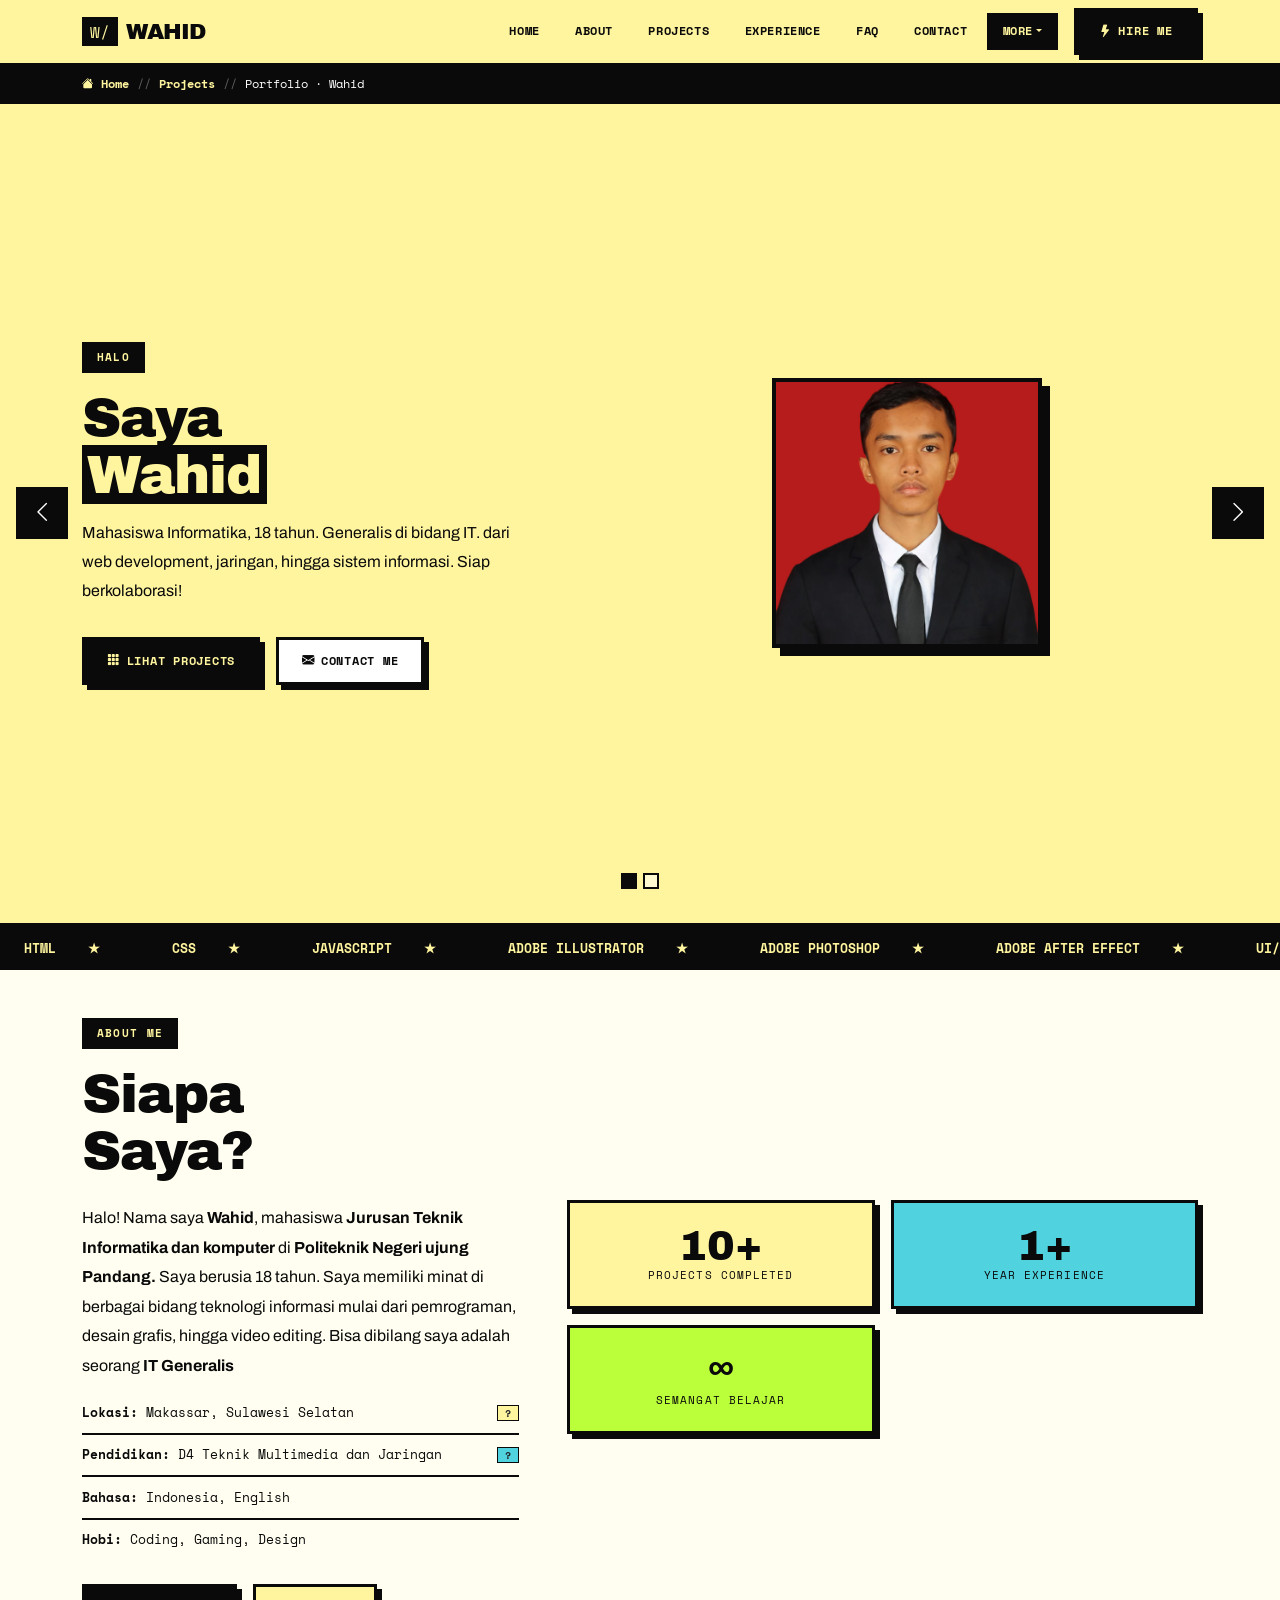
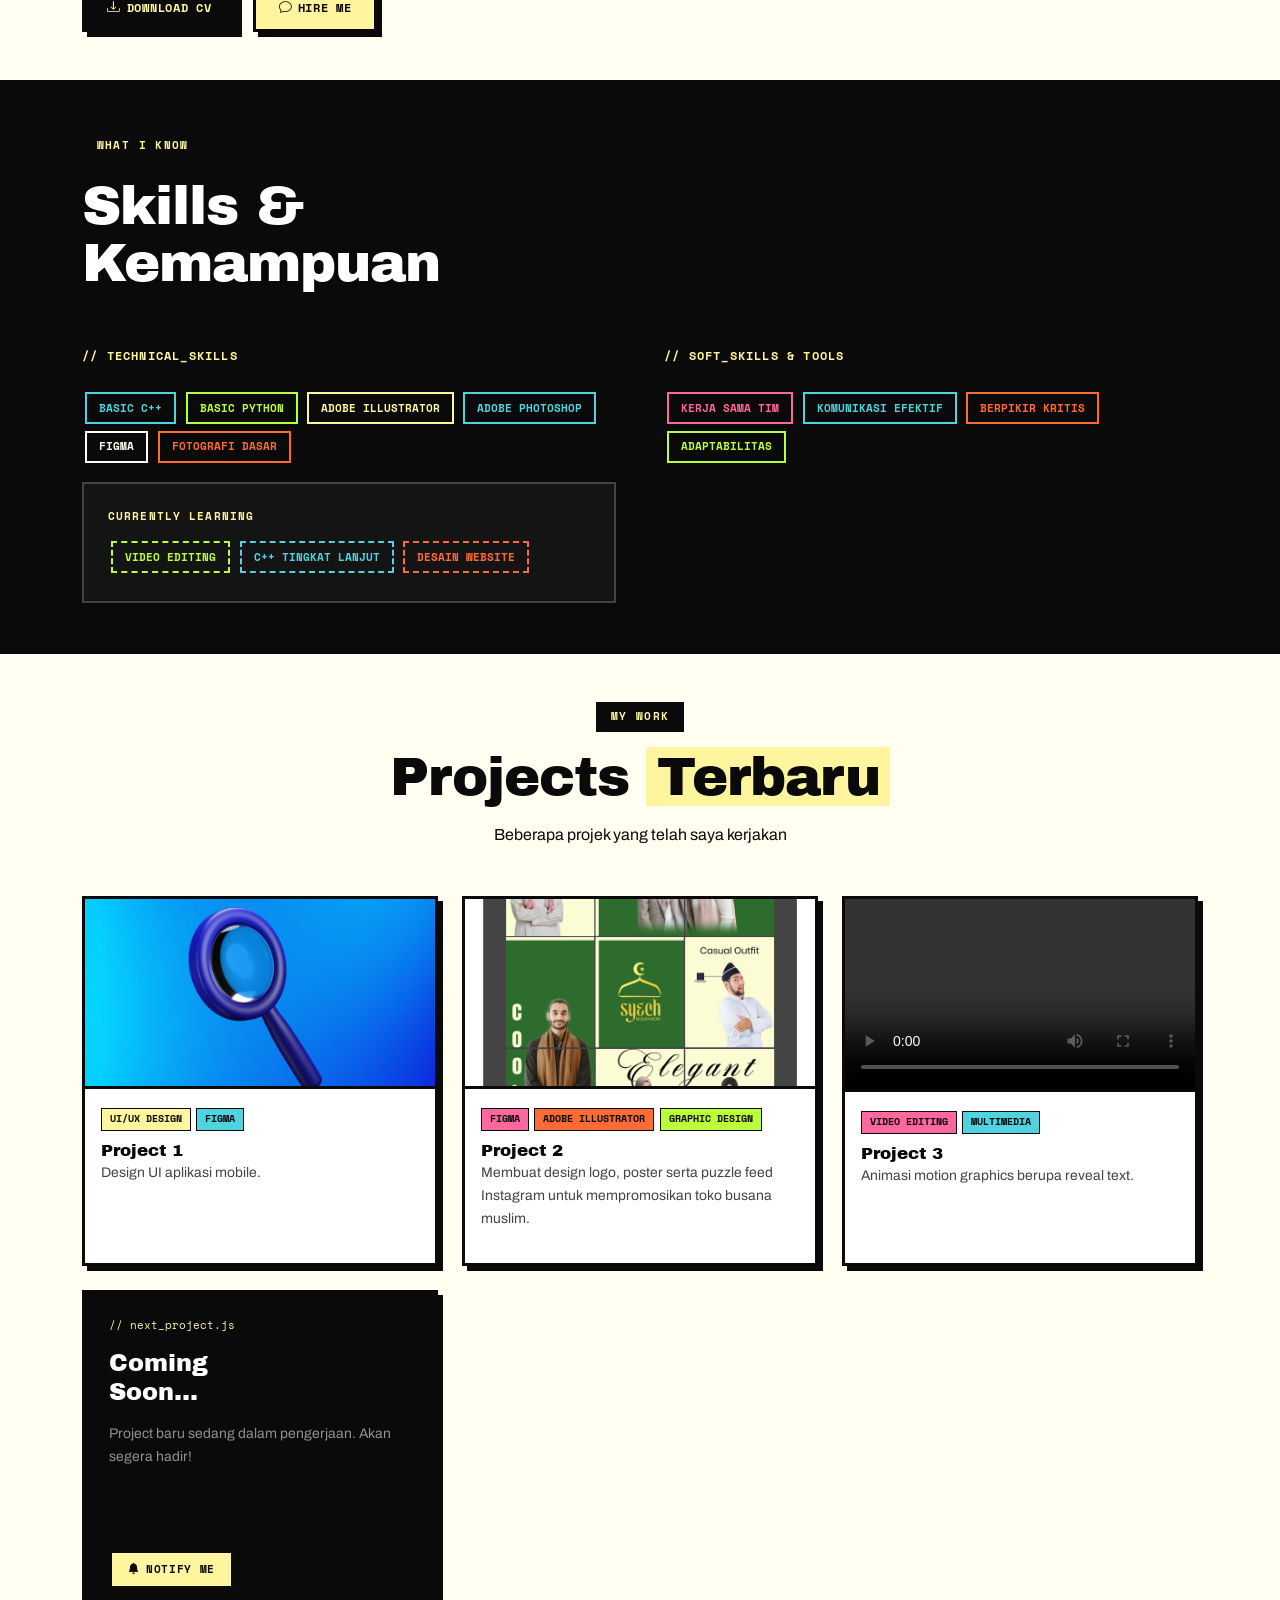
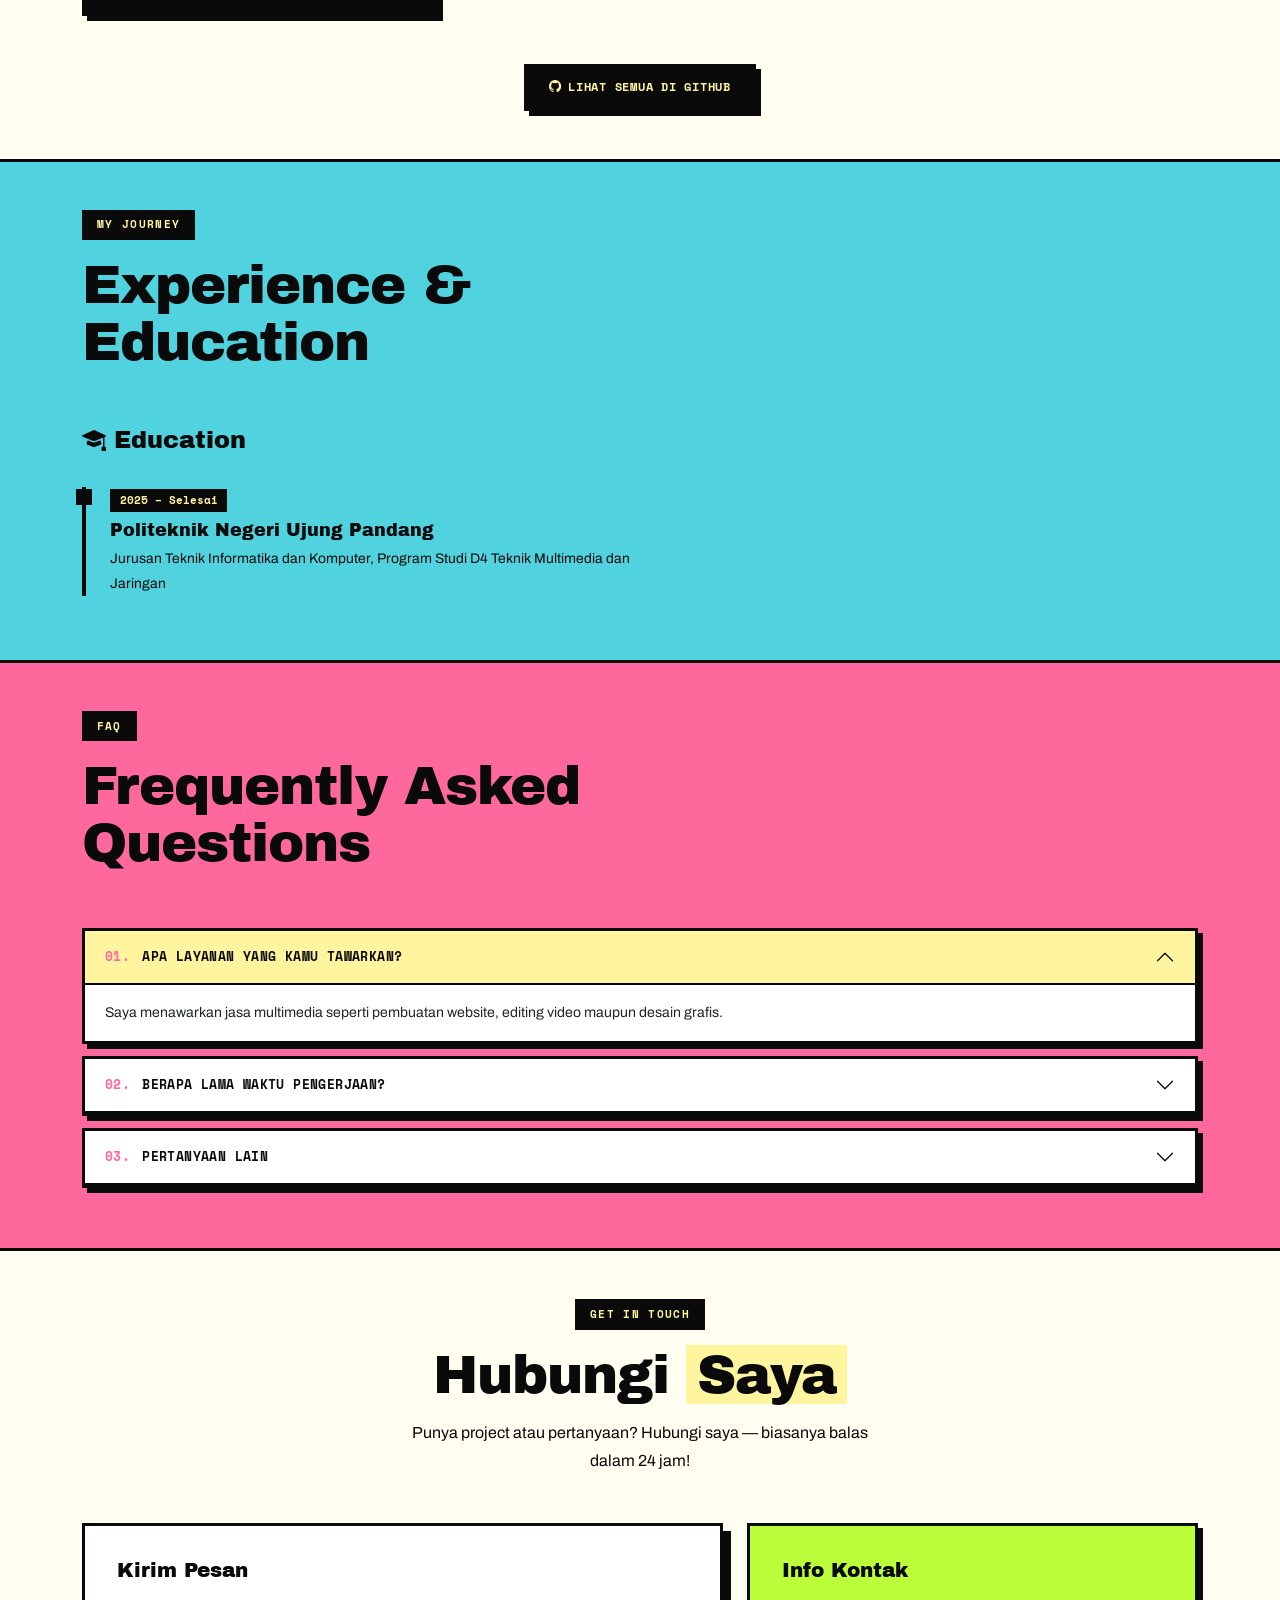
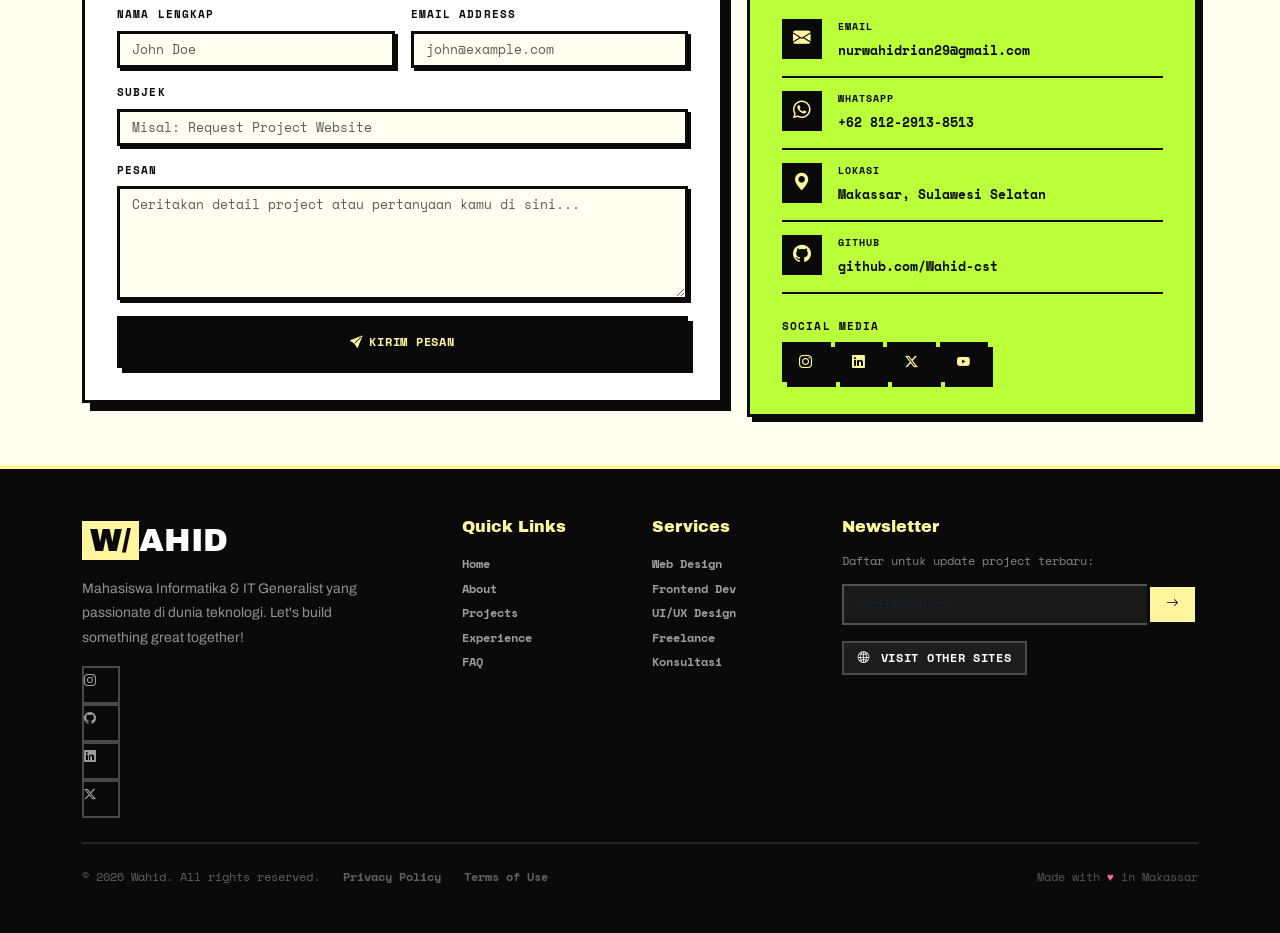
==== commit 040c3660: "Remove '⚡' from Currently Learning text" ====
--- a/index.html
+++ b/index.html
@@ -242,7 +242,7 @@
         </div>
 
         <div style="border:2px solid rgba(255,255,255,.2);padding:1.5rem;background:rgba(255,255,255,.04);">
-          <p style="font-family:var(--font-mono);color:var(--nb-yellow);font-size:.7rem;font-weight:700;text-transform:uppercase;letter-spacing:.1em;margin-bottom:.85rem;">⚡ Currently Learning</p>
+          <p style="font-family:var(--font-mono);color:var(--nb-yellow);font-size:.7rem;font-weight:700;text-transform:uppercase;letter-spacing:.1em;margin-bottom:.85rem;"> Currently Learning</p>
           <div>
             <span class="skill-tag" style="color:var(--nb-lime);border-style:dashed;">Video Editing</span>
             <span class="skill-tag" style="color:var(--nb-cyan);border-style:dashed;">C++ Tingkat lanjut</span>
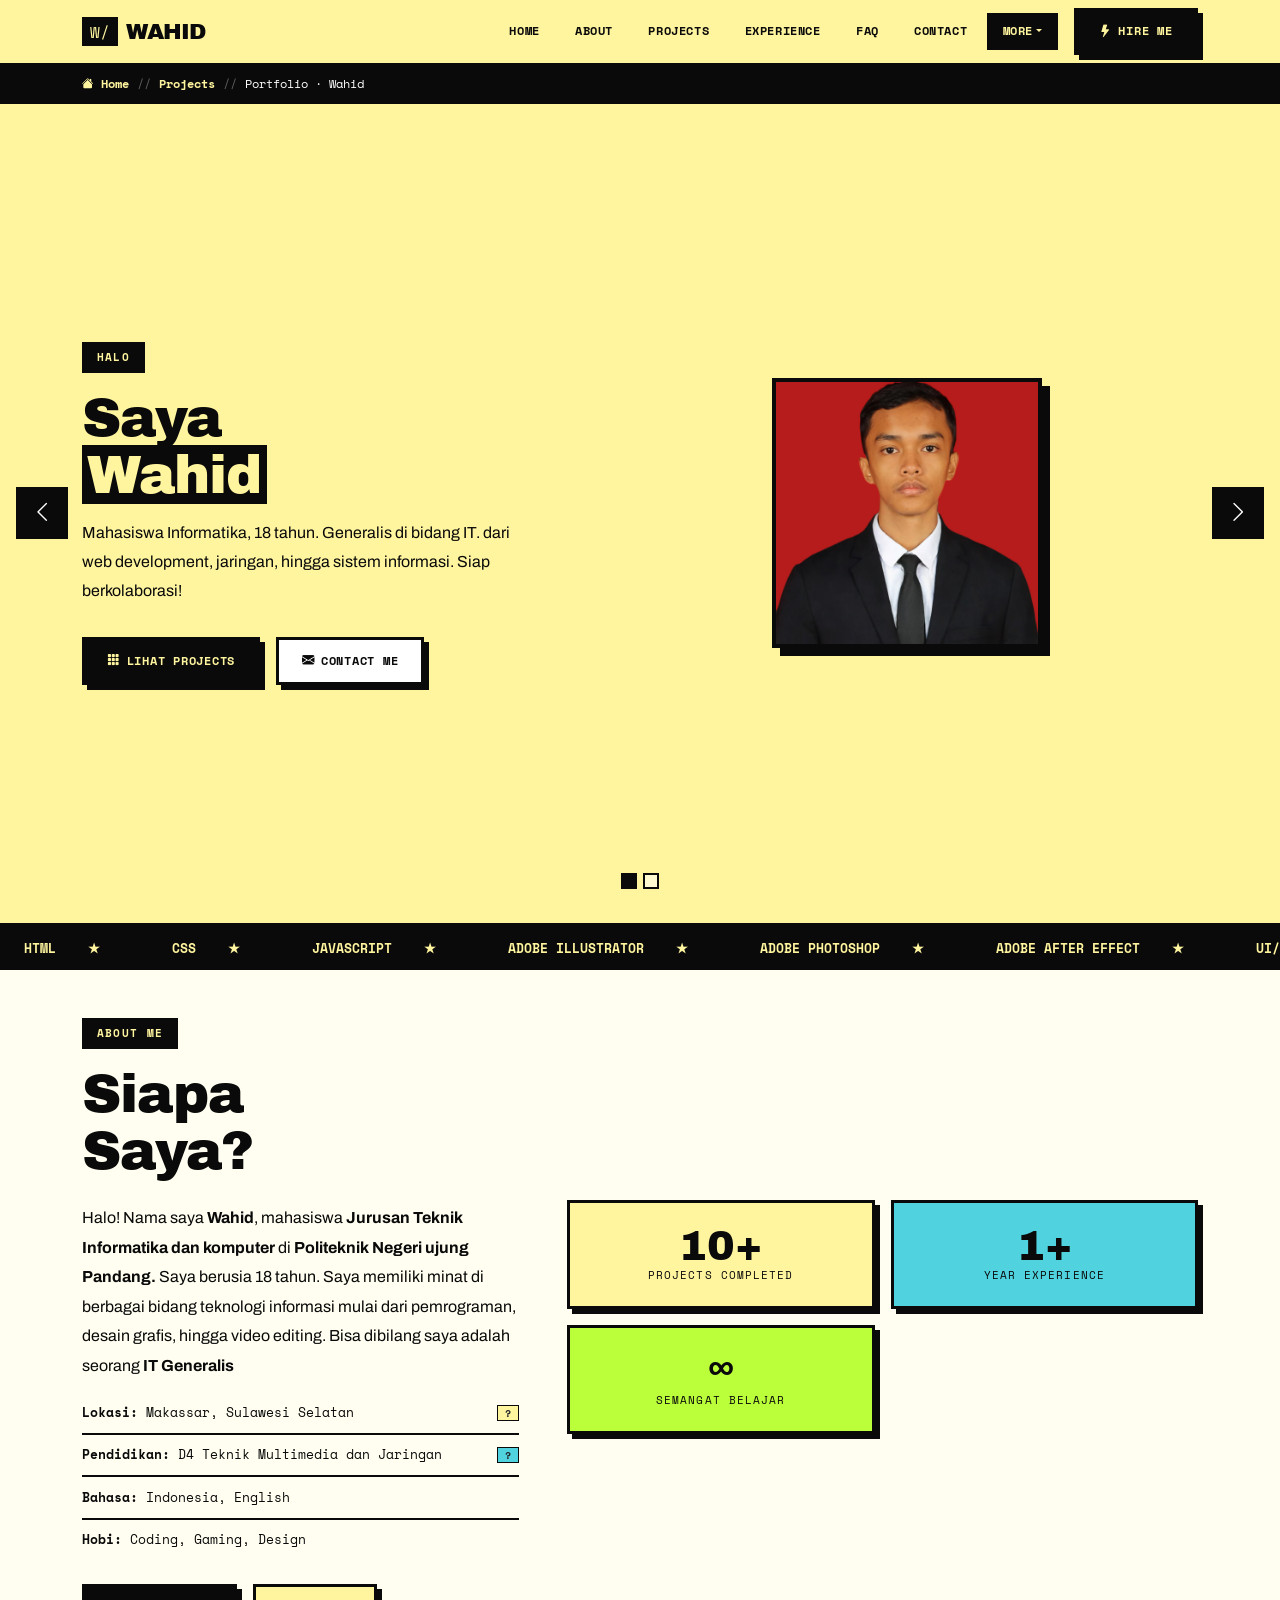
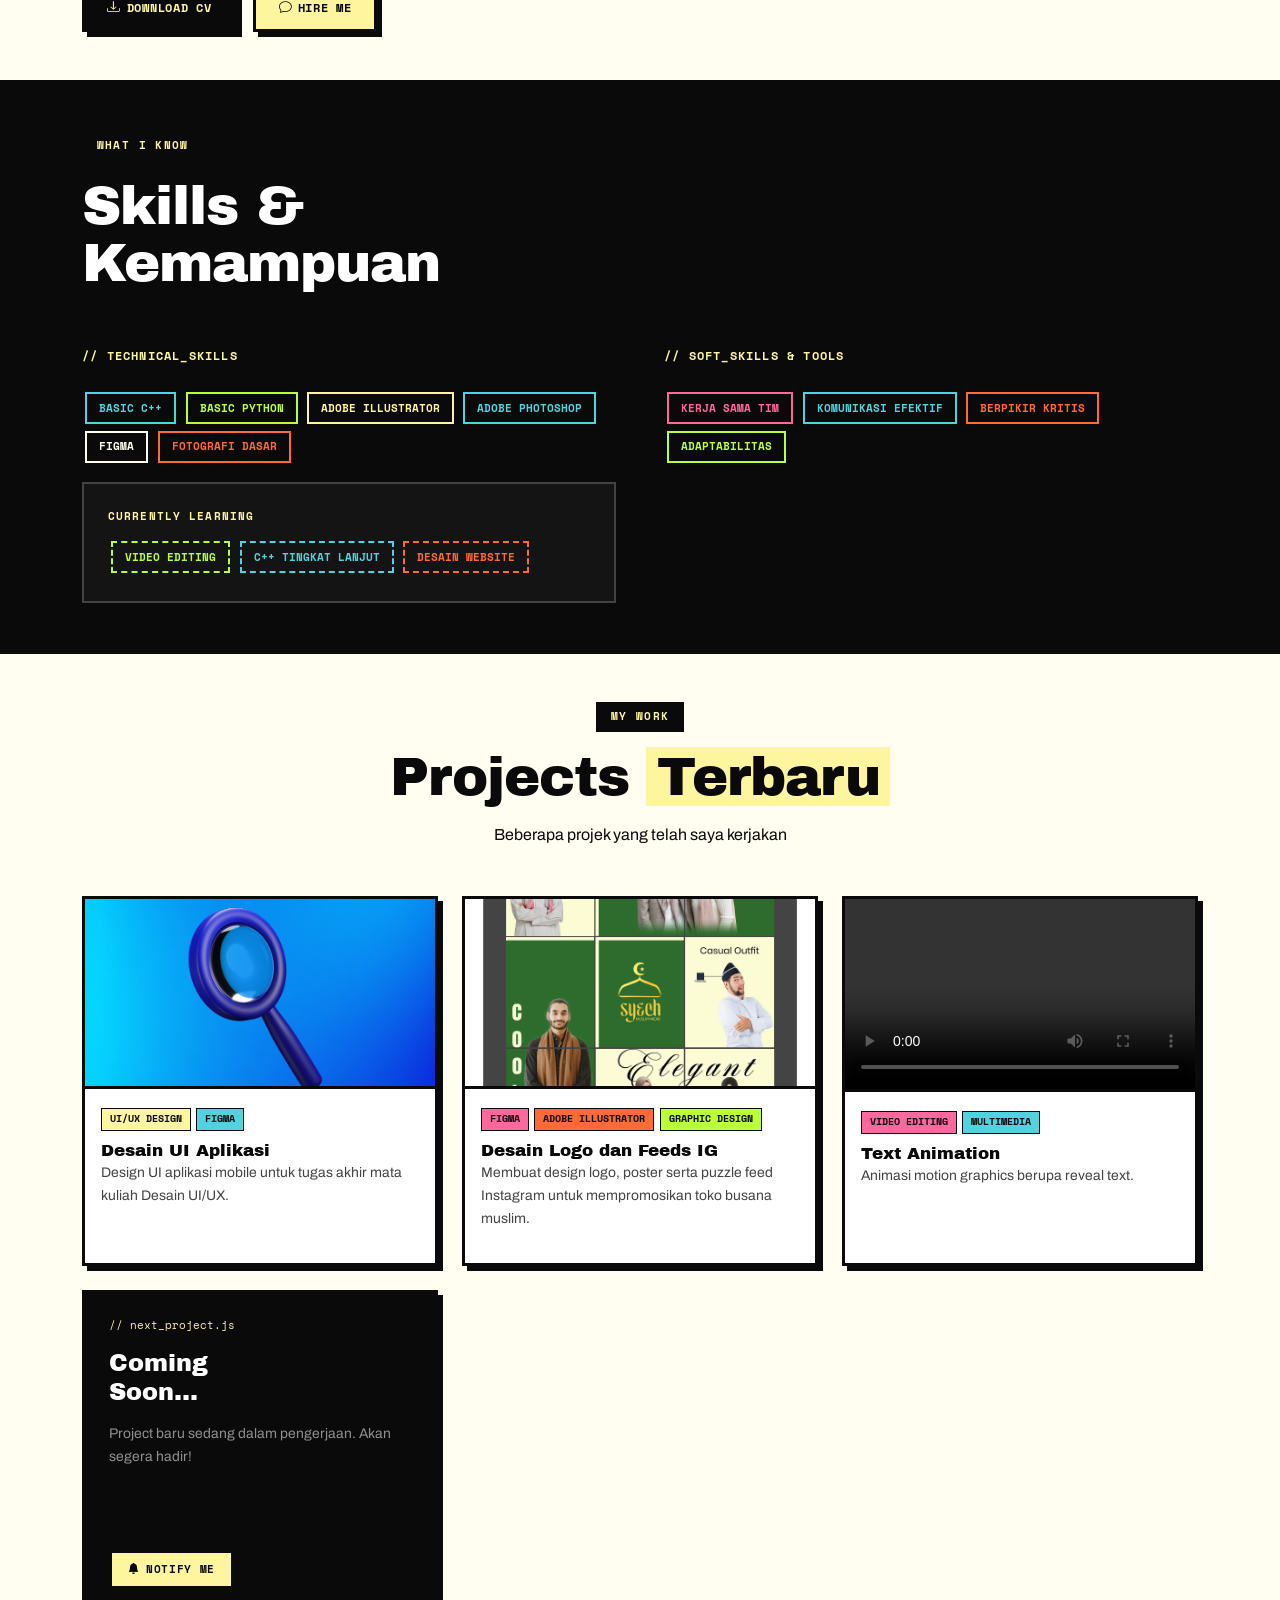
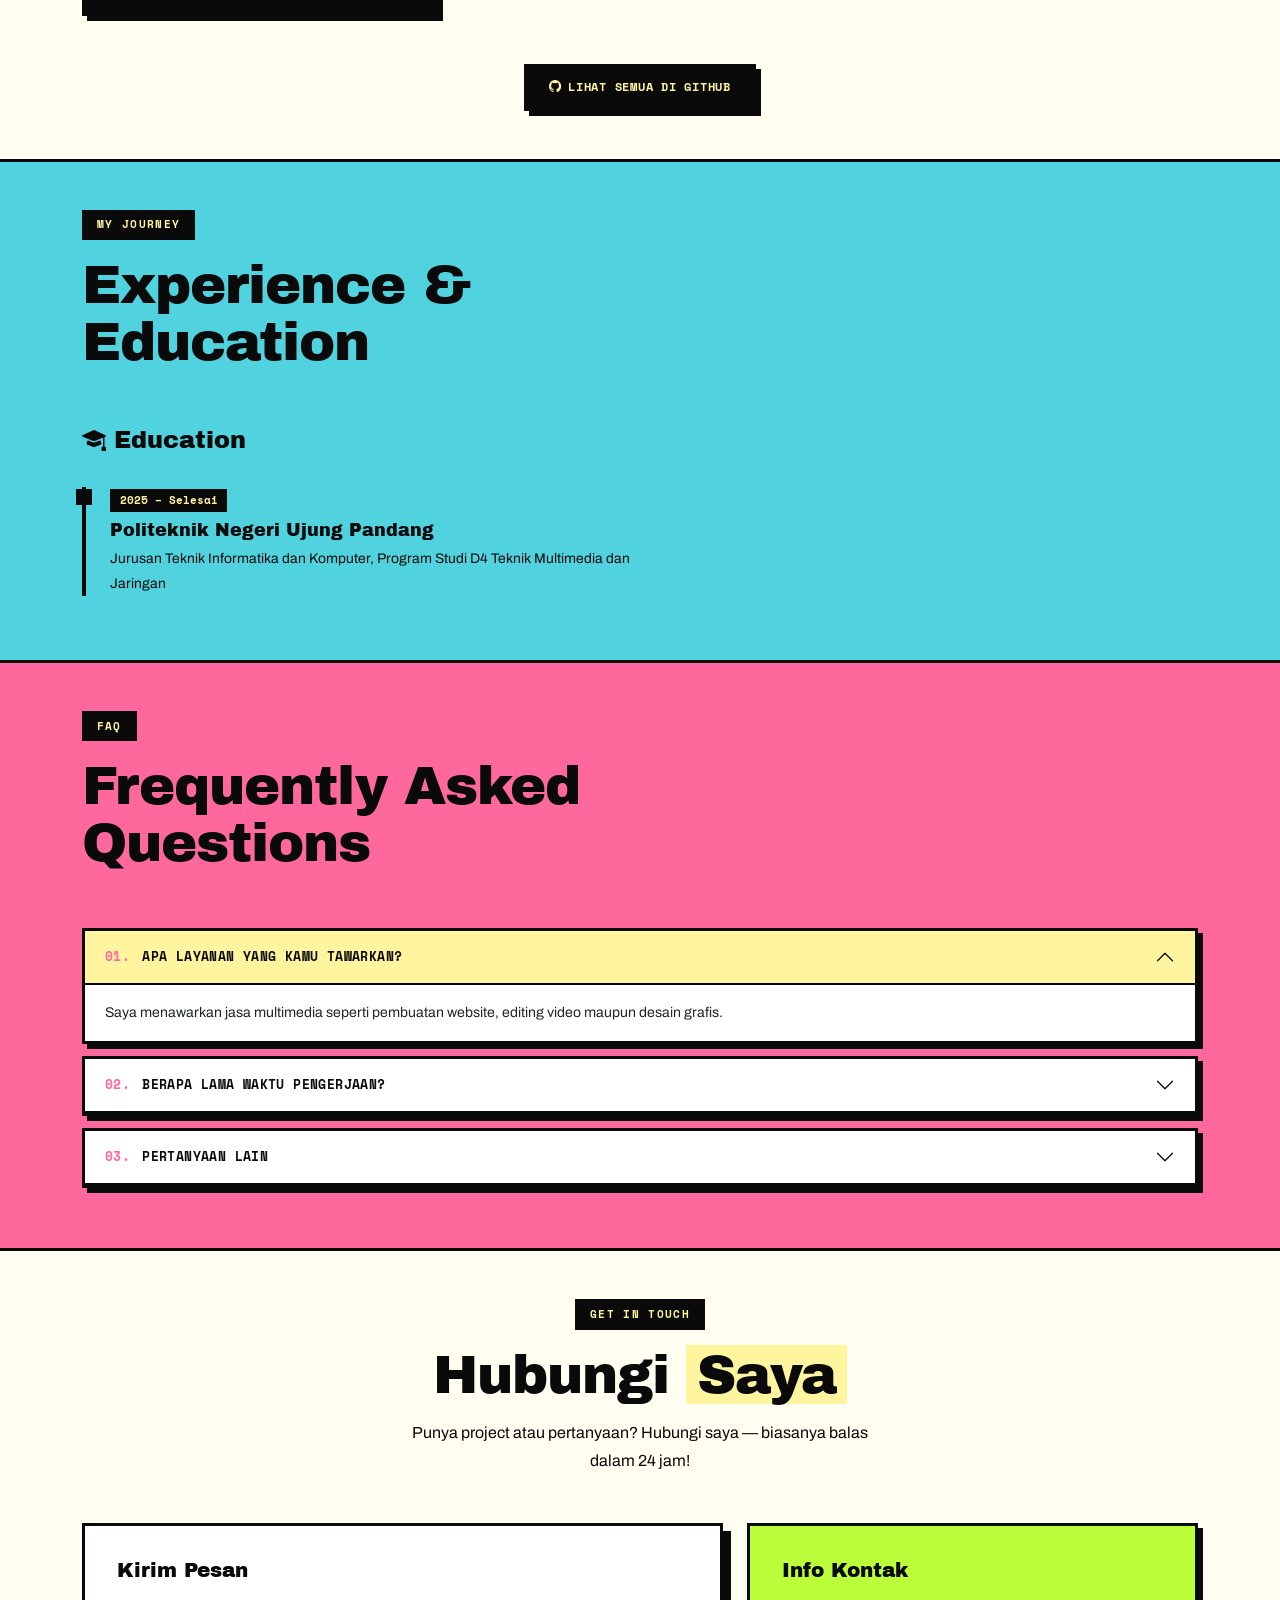
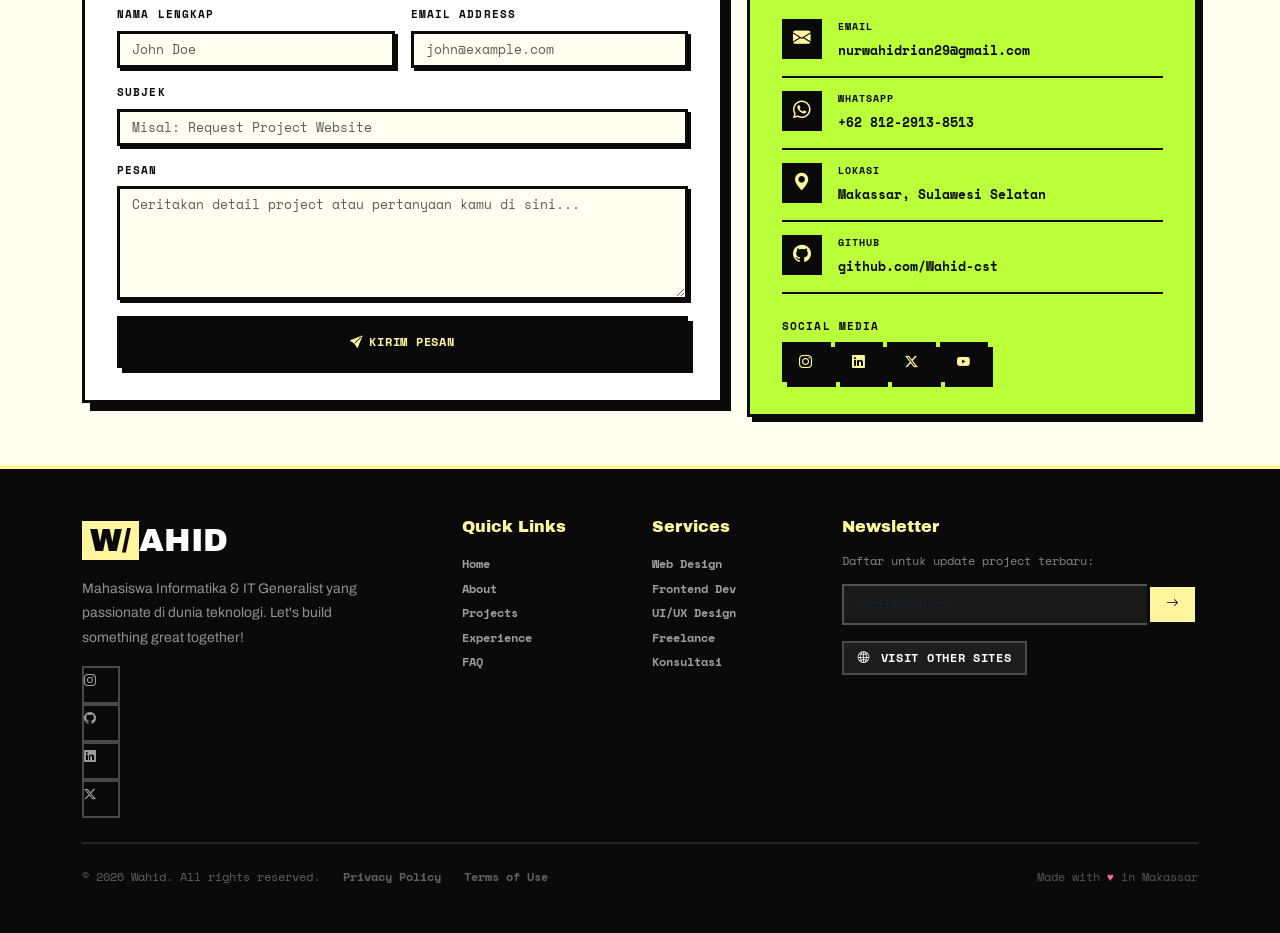
==== commit abe23b96: "Revise project titles and descriptions Updated project titles and descriptions for better clarity." ====
--- a/index.html
+++ b/index.html
@@ -285,9 +285,9 @@
               <span class="proj-tag">UI/UX Design</span>
               <span class="proj-tag" style="background:var(--nb-cyan);">Figma</span>
             </div>
-            <h5 class="card-title">Project 1</h5>
+            <h5 class="card-title">Desain UI Aplikasi</h5>
             <p style="font-family:var(--font-body);font-size:.87rem;line-height:1.65;color:#444;">
-              Design UI aplikasi mobile.
+              Design UI aplikasi mobile untuk tugas akhir mata kuliah Desain UI/UX.
             </p>
           </div>
         </div>
@@ -303,7 +303,7 @@
               <span class="proj-tag" style="background:var(--nb-orange);">Adobe Illustrator</span>
               <span class="proj-tag" style="background:var(--nb-lime);">Graphic Design</span>
             </div>
-            <h5 class="card-title">Project 2</h5>
+            <h5 class="card-title">Desain Logo dan Feeds IG</h5>
             <p style="font-family:var(--font-body);font-size:.87rem;line-height:1.65;color:#444;">
               Membuat design logo, poster serta puzzle feed Instagram untuk mempromosikan toko busana muslim.
             </p>
@@ -327,7 +327,7 @@
               <span class="proj-tag" style="background:var(--nb-pink);">Video Editing</span>
               <span class="proj-tag" style="background:var(--nb-cyan);">Multimedia</span>
             </div>
-            <h5 class="card-title">Project 3</h5>
+            <h5 class="card-title">Text Animation</h5>
             <p style="font-family:var(--font-body);font-size:.87rem;line-height:1.65;color:#444;">
               Animasi motion graphics berupa reveal text.
             </p>
